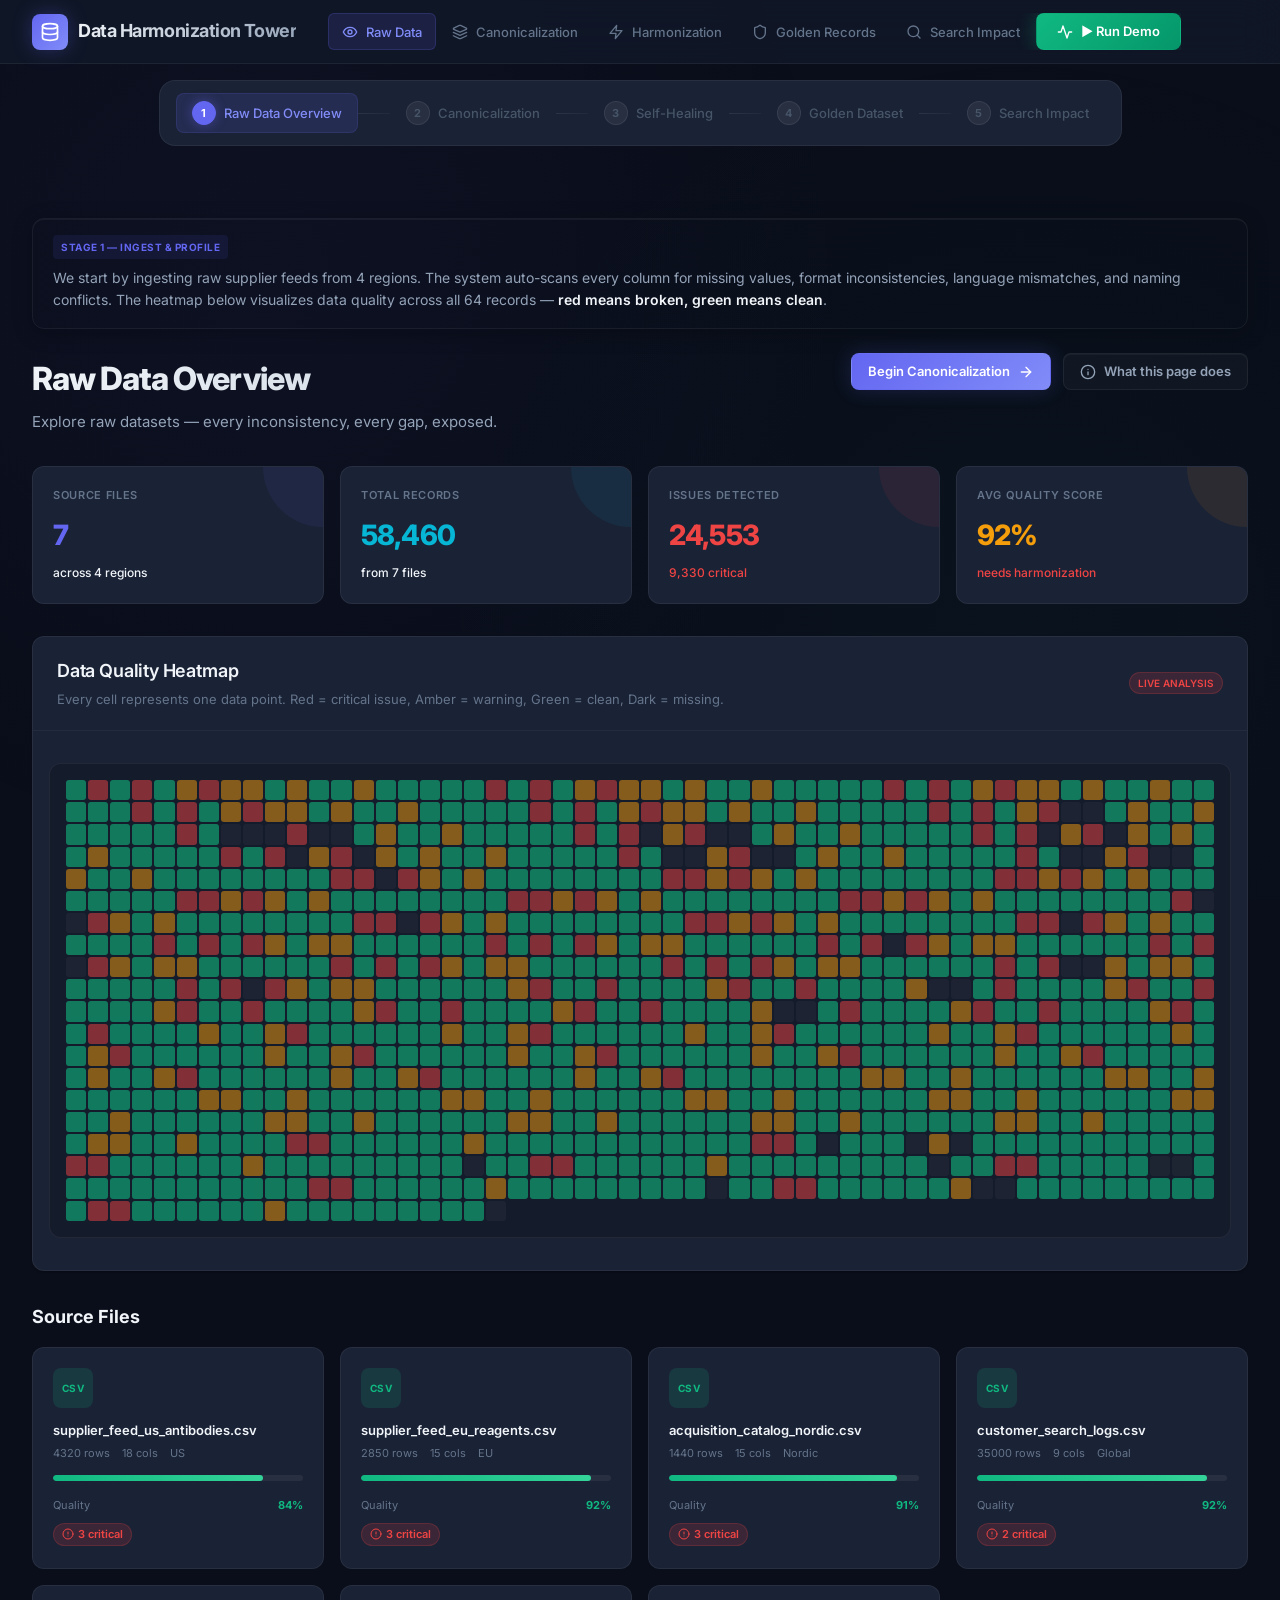
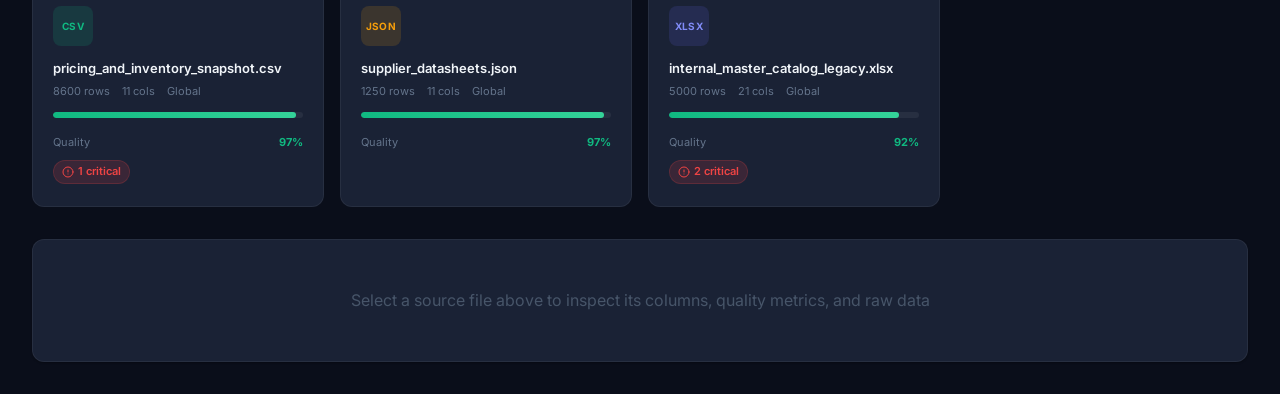
==== index.html @ 3ec874b7 "intial ui" ====
<!DOCTYPE html>
<html lang="en">
<head>
  <meta charset="UTF-8" />
  <meta name="viewport" content="width=device-width, initial-scale=1.0" />
  <meta name="description" content="Data Harmonization Tower — Ingest, profile, canonicalize, self-heal, and explore golden records from disparate life sciences data sources." />
  <title>Data Harmonization Tower</title>
  <link rel="stylesheet" href="styles.css" />
  <link rel="icon" type="image/svg+xml" href="data:image/svg+xml,%3Csvg xmlns='http://www.w3.org/2000/svg' viewBox='0 0 24 24' fill='none' stroke='white' stroke-width='2' stroke-linecap='round' stroke-linejoin='round'%3E%3Crect width='24' height='24' rx='4' fill='%236366f1'/%3E%3Cellipse cx='12' cy='8' rx='7' ry='2.5' stroke='white'/%3E%3Cpath d='M5 8V16A7 2.5 0 0 0 19 16V8' stroke='white'/%3E%3Cpath d='M5 12A7 2.5 0 0 0 19 12' stroke='white'/%3E%3C/svg%3E" />
</head>
<body>
  <div class="app-container">
    <!-- Header -->
    <header class="app-header">
      <div class="header-inner">
        <div class="header-brand">
          <div class="brand-icon">
            <svg viewBox="0 0 24 24" fill="none" stroke="currentColor" stroke-width="2" stroke-linecap="round" stroke-linejoin="round">
              <ellipse cx="12" cy="5" rx="9" ry="3"/>
              <path d="M3 5V19A9 3 0 0 0 21 19V5"/>
              <path d="M3 12A9 3 0 0 0 21 12"/>
            </svg>
          </div>
          <span class="brand-name">Data Harmonization Tower</span>
        </div>
        <nav id="header-nav" class="header-nav"></nav>
      </div>
    </header>

    <!-- Pipeline Progress -->
    <div style="max-width:84rem;margin:0 auto;padding:1rem 1.5rem 0;position:relative;z-index:1" id="pipeline"></div>

    <!-- Main Content -->
    <main id="main-content" class="app-main"></main>
  </div>

  <script src="icons.js"></script>
  <script src="data.js"></script>
  <script src="app.js"></script>
</body>
</html>
---- styles.css ----
/* ============================================================
   Data Harmonization Tower — Ultra-Rich Dark Theme
   ============================================================ */

@import url('https://fonts.googleapis.com/css2?family=Inter:wght@300;400;500;600;700;800;900&family=JetBrains+Mono:wght@400;500;600&display=swap');

/* ── CSS Custom Properties ────────────────────────────── */
:root {
  --font-sans: 'Inter', ui-sans-serif, system-ui, -apple-system, sans-serif;
  --font-mono: 'JetBrains Mono', ui-monospace, SFMono-Regular, monospace;

  --bg-base:     #0a0e1a;
  --bg-surface:  #111827;
  --bg-card:     #1a2235;
  --bg-elevated: #1f2a40;
  --bg-hover:    #263147;
  --bg-input:    #0f172a;

  --border:         rgba(255,255,255,0.06);
  --border-subtle:  rgba(255,255,255,0.04);
  --border-accent:  rgba(99,102,241,0.3);

  --text-primary:   #f1f5f9;
  --text-secondary: #94a3b8;
  --text-tertiary:  #64748b;
  --text-muted:     #475569;
  --text-accent:    #818cf8;

  --accent:      #6366f1;
  --accent-glow: rgba(99,102,241,0.15);
  --accent-dark: #4338ca;

  --emerald:     #10b981;
  --emerald-glow: rgba(16,185,129,0.15);
  --amber:       #f59e0b;
  --amber-glow:  rgba(245,158,11,0.15);
  --red:         #ef4444;
  --red-glow:    rgba(239,68,68,0.15);
  --cyan:        #06b6d4;
  --cyan-glow:   rgba(6,182,212,0.15);
  --purple:      #a855f7;
  --purple-glow: rgba(168,85,247,0.15);
  --rose:        #f43f5e;
  --rose-glow:   rgba(244,63,94,0.15);

  --radius:     0.75rem;
  --radius-sm:  0.5rem;
  --radius-lg:  1rem;
  --radius-xl:  1.25rem;
  --radius-full: 9999px;

  --shadow-sm:  0 1px 2px rgba(0,0,0,0.3);
  --shadow-md:  0 4px 12px rgba(0,0,0,0.4);
  --shadow-lg:  0 10px 30px rgba(0,0,0,0.5);
  --shadow-glow: 0 0 30px rgba(99,102,241,0.15);
}

/* ── Reset & Base ─────────────────────────────────────── */
*, *::before, *::after { box-sizing: border-box; margin: 0; padding: 0; }

html {
  font-family: var(--font-sans);
  -webkit-font-smoothing: antialiased;
  -moz-osx-font-smoothing: grayscale;
  scroll-behavior: smooth;
}

body {
  background: var(--bg-base);
  color: var(--text-primary);
  line-height: 1.6;
  min-height: 100vh;
  overflow-x: hidden;
}

/* Subtle grid bg overlay */
body::before {
  content: '';
  position: fixed;
  inset: 0;
  background-image: 
    radial-gradient(circle at 20% 30%, rgba(99,102,241,0.04) 0%, transparent 50%),
    radial-gradient(circle at 80% 70%, rgba(16,185,129,0.03) 0%, transparent 50%);
  pointer-events: none;
  z-index: 0;
}

/* ── Scrollbar ────────────────────────────────────────── */
::-webkit-scrollbar { width: 6px; height: 6px; }
::-webkit-scrollbar-track { background: transparent; }
::-webkit-scrollbar-thumb { background: rgba(255,255,255,0.1); border-radius: 999px; }
::-webkit-scrollbar-thumb:hover { background: rgba(255,255,255,0.2); }

/* ── Layout ───────────────────────────────────────────── */
.app-container { display: flex; flex-direction: column; min-height: 100vh; position: relative; z-index: 1; }

header.app-header {
  background: rgba(17,24,39,0.85);
  backdrop-filter: blur(20px) saturate(1.5);
  -webkit-backdrop-filter: blur(20px) saturate(1.5);
  border-bottom: 1px solid var(--border);
  position: sticky; top: 0; z-index: 50;
  height: 64px;
}

.header-inner {
  max-width: 84rem; margin: 0 auto;
  padding: 0 1.5rem;
  display: flex; align-items: center; height: 100%; gap: 2rem;
}

.header-brand { display: flex; align-items: center; gap: 0.625rem; flex-shrink: 0; }

.brand-icon {
  width: 2.25rem; height: 2.25rem;
  background: linear-gradient(135deg, var(--accent), #818cf8);
  border-radius: 0.5rem;
  display: flex; align-items: center; justify-content: center;
  color: white;
  box-shadow: 0 0 20px rgba(99,102,241,0.3);
}

.brand-icon svg { width: 1.25rem; height: 1.25rem; }

.brand-name {
  font-weight: 700; font-size: 1.125rem;
  letter-spacing: -0.025em;
  background: linear-gradient(135deg, #f1f5f9, #94a3b8);
  -webkit-background-clip: text; -webkit-text-fill-color: transparent;
  background-clip: text;
}

/* ── Navigation ───────────────────────────────────────── */
nav.header-nav { display: flex; gap: 0.125rem; overflow-x: auto; }

.nav-link {
  display: inline-flex; align-items: center;
  padding: 0.5rem 0.875rem;
  font-size: 0.8125rem; font-weight: 500;
  border-radius: 0.375rem;
  text-decoration: none; color: var(--text-tertiary);
  transition: all 0.2s ease;
  white-space: nowrap; cursor: pointer;
  border: none; background: none;
  font-family: var(--font-sans);
}

.nav-link:hover { color: var(--text-primary); background: rgba(255,255,255,0.04); }

.nav-link.active {
  color: var(--text-accent);
  background: var(--accent-glow);
  box-shadow: inset 0 0 0 1px rgba(99,102,241,0.2);
}

.nav-link svg { width: 1rem; height: 1rem; margin-right: 0.5rem; flex-shrink: 0; }

/* ── Main ─────────────────────────────────────────────── */
main.app-main { flex: 1; max-width: 84rem; width: 100%; margin: 0 auto; padding: 2rem 1.5rem; position: relative; z-index: 1; }

/* ── Page Container ───────────────────────────────────── */
.page { display: none; }
.page.active { display: block; animation: fadeInUp 0.4s cubic-bezier(.16,1,.3,1); }

@keyframes fadeInUp {
  from { opacity: 0; transform: translateY(16px); }
  to   { opacity: 1; transform: translateY(0); }
}

@keyframes fadeInRight {
  from { opacity: 0; transform: translateX(20px); }
  to   { opacity: 1; transform: translateX(0); }
}

@keyframes shimmer {
  0%   { background-position: -200% 0; }
  100% { background-position: 200% 0; }
}

@keyframes pulse-ring {
  0%   { transform: scale(0.9); opacity: 0.5; }
  50%  { transform: scale(1.05); opacity: 1; }
  100% { transform: scale(0.9); opacity: 0.5; }
}

@keyframes scanline {
  0%   { transform: translateY(-100%); }
  100% { transform: translateY(100%); }
}

@keyframes countUp {
  from { opacity: 0; transform: translateY(8px); }
  to   { opacity: 1; transform: translateY(0); }
}

@keyframes glowPulse {
  0%, 100% { box-shadow: 0 0 15px rgba(99,102,241,0.1); }
  50%      { box-shadow: 0 0 25px rgba(99,102,241,0.25); }
}

/* ── Page Header ──────────────────────────────────────── */
.page-header {
  display: flex; justify-content: space-between; align-items: flex-start;
  margin-bottom: 2rem; flex-wrap: wrap; gap: 1rem;
}

.page-header h1 {
  font-size: 2rem; font-weight: 800; letter-spacing: -0.03em;
  background: linear-gradient(135deg, #f1f5f9 0%, #cbd5e1 100%);
  -webkit-background-clip: text; -webkit-text-fill-color: transparent;
  background-clip: text;
}

.page-subtitle { color: var(--text-secondary); margin-top: 0.375rem; font-size: 0.9375rem; }

.page-header-actions {
  display: flex;
  flex-wrap: wrap;
  justify-content: flex-end;
  align-items: center;
  gap: 0.75rem;
}

.page-help-trigger {
  background: rgba(255,255,255,0.04);
  color: var(--text-primary);
  border-color: rgba(255,255,255,0.1);
  box-shadow: inset 0 1px 0 rgba(255,255,255,0.04);
}

.page-help-trigger:hover:not(:disabled) {
  background: rgba(99,102,241,0.12);
  border-color: rgba(99,102,241,0.28);
  color: var(--text-primary);
}

.page-help-layer {
  position: fixed;
  inset: 0;
  z-index: 400;
}

.page-help-backdrop {
  position: absolute;
  inset: 0;
  border: none;
  background: rgba(10,14,26,0.76);
  backdrop-filter: blur(6px);
  -webkit-backdrop-filter: blur(6px);
  cursor: pointer;
}

.page-help-panel {
  position: absolute;
  top: 0;
  right: 0;
  width: min(32rem, 100%);
  height: 100%;
  padding: 1.25rem;
  overflow-y: auto;
  background: linear-gradient(180deg, rgba(31,42,64,0.98) 0%, rgba(10,14,26,0.98) 100%);
  border-left: 1px solid rgba(99,102,241,0.22);
  box-shadow: -24px 0 50px rgba(0,0,0,0.45);
  animation: fadeInRight 0.25s ease-out;
}

.page-help-header {
  display: flex;
  justify-content: space-between;
  align-items: flex-start;
  gap: 1rem;
  margin-bottom: 1.25rem;
}

.page-help-header h2 {
  margin-top: 0.75rem;
  font-size: 1.35rem;
  font-weight: 800;
  letter-spacing: -0.02em;
  color: var(--text-primary);
}

.page-help-header p {
  margin-top: 0.5rem;
  max-width: 28rem;
  color: var(--text-secondary);
  font-size: 0.9375rem;
  line-height: 1.65;
}

.page-help-close {
  flex-shrink: 0;
}

.page-help-sections {
  display: grid;
  gap: 0.875rem;
}

.page-help-section {
  background: rgba(255,255,255,0.04);
  border: 1px solid rgba(255,255,255,0.08);
  border-radius: var(--radius);
  padding: 1rem;
}

.page-help-section h3 {
  margin-bottom: 0.75rem;
  font-size: 0.8125rem;
  font-weight: 700;
  text-transform: uppercase;
  letter-spacing: 0.04em;
  color: var(--text-accent);
}

.page-help-section ul {
  list-style: none;
  display: grid;
  gap: 0.625rem;
}

.page-help-section li {
  position: relative;
  padding-left: 1rem;
  color: var(--text-secondary);
  font-size: 0.875rem;
  line-height: 1.6;
}

.page-help-section li::before {
  content: '';
  position: absolute;
  left: 0;
  top: 0.55rem;
  width: 0.375rem;
  height: 0.375rem;
  border-radius: 9999px;
  background: var(--accent);
  box-shadow: 0 0 12px rgba(99,102,241,0.45);
}

/* ── Pipeline Progress (Step Indicators) ──────────────── */
.pipeline-progress {
  display: flex; align-items: center; gap: 0; margin-bottom: 2.5rem;
  background: var(--bg-card); border: 1px solid var(--border);
  border-radius: var(--radius-lg); padding: 0.75rem 1rem;
  overflow-x: auto;
}

.pipeline-step {
  display: flex; align-items: center; gap: 0.5rem;
  padding: 0.5rem 1rem;
  font-size: 0.8125rem; font-weight: 500;
  color: var(--text-muted);
  cursor: pointer;
  border-radius: var(--radius-sm);
  transition: all 0.2s ease;
  white-space: nowrap;
  border: none; background: none;
  font-family: var(--font-sans);
}

.pipeline-step:hover { color: var(--text-secondary); }

.pipeline-step.active {
  color: var(--text-accent);
  background: var(--accent-glow);
  box-shadow: inset 0 0 0 1px rgba(99,102,241,0.15);
}

.pipeline-step.completed {
  color: var(--emerald);
}

.pipeline-step .step-num {
  width: 1.5rem; height: 1.5rem;
  border-radius: 9999px;
  display: flex; align-items: center; justify-content: center;
  font-size: 0.6875rem; font-weight: 700;
  background: rgba(255,255,255,0.06);
  border: 1px solid rgba(255,255,255,0.08);
  flex-shrink: 0;
}

.pipeline-step.active .step-num {
  background: var(--accent);
  border-color: var(--accent);
  color: white;
  box-shadow: 0 0 12px rgba(99,102,241,0.4);
}

.pipeline-step.completed .step-num {
  background: var(--emerald);
  border-color: var(--emerald);
  color: white;
}

.pipeline-step svg { width: 1rem; height: 1rem; }

.pipeline-connector {
  width: 2rem; height: 1px;
  background: linear-gradient(90deg, rgba(255,255,255,0.08), rgba(255,255,255,0.03));
  flex-shrink: 0;
}

/* ── Cards ────────────────────────────────────────────── */
.card {
  background: var(--bg-card);
  border: 1px solid var(--border);
  border-radius: var(--radius);
  overflow: hidden;
  box-shadow: var(--shadow-sm);
  transition: border-color 0.2s ease, box-shadow 0.2s ease;
}

.card:hover { border-color: rgba(255,255,255,0.1); }

.card-glass {
  background: rgba(26,34,53,0.6);
  backdrop-filter: blur(12px);
  -webkit-backdrop-filter: blur(12px);
}

.card-glow { animation: glowPulse 3s ease-in-out infinite; }

.card-header {
  padding: 1.25rem 1.5rem;
  border-bottom: 1px solid var(--border-subtle);
}

.card-header-row { display: flex; justify-content: space-between; align-items: center; }

.card-title {
  font-size: 0.875rem; font-weight: 600;
  color: var(--text-primary);
  letter-spacing: -0.01em;
}

.card-title-lg { font-size: 1.125rem; }

.card-title-section {
  font-size: 0.6875rem; font-weight: 700;
  text-transform: uppercase; letter-spacing: 0.08em;
  color: var(--text-tertiary);
}

.card-description { font-size: 0.8125rem; color: var(--text-tertiary); margin-top: 0.25rem; }

.card-content { padding: 1.5rem; }
.card-content.no-padding { padding: 0; }
.card-content.compact { padding: 1rem; }

/* ── Stats Grid ───────────────────────────────────────── */
.stats-grid {
  display: grid;
  grid-template-columns: repeat(auto-fit, minmax(180px, 1fr));
  gap: 1rem;
  margin-bottom: 2rem;
}

.stat-tile {
  background: var(--bg-card);
  border: 1px solid var(--border);
  border-radius: var(--radius);
  padding: 1.25rem;
  position: relative;
  overflow: hidden;
  transition: all 0.2s ease;
}

.stat-tile:hover { border-color: rgba(255,255,255,0.1); transform: translateY(-2px); box-shadow: var(--shadow-md); }

.stat-tile::after {
  content: '';
  position: absolute; top: 0; right: 0;
  width: 60px; height: 60px;
  border-radius: 0 0 0 100%;
  opacity: 0.08;
}

.stat-tile.accent::after  { background: var(--accent); }
.stat-tile.emerald::after { background: var(--emerald); }
.stat-tile.amber::after   { background: var(--amber); }
.stat-tile.red::after     { background: var(--red); }
.stat-tile.cyan::after    { background: var(--cyan); }
.stat-tile.purple::after  { background: var(--purple); }

.stat-label {
  font-size: 0.6875rem; font-weight: 600;
  text-transform: uppercase; letter-spacing: 0.06em;
  color: var(--text-tertiary);
  margin-bottom: 0.5rem;
}

.stat-value {
  font-size: 1.75rem; font-weight: 800; letter-spacing: -0.03em;
  color: var(--text-primary);
  animation: countUp 0.5s ease-out;
}

.stat-value.accent  { color: var(--accent); }
.stat-value.emerald { color: var(--emerald); }
.stat-value.amber   { color: var(--amber); }
.stat-value.red     { color: var(--red); }
.stat-value.cyan    { color: var(--cyan); }

.stat-delta {
  margin-top: 0.375rem; font-size: 0.75rem; font-weight: 500;
  display: flex; align-items: center; gap: 0.25rem;
}

.stat-delta.positive { color: var(--emerald); }
.stat-delta.negative { color: var(--red); }

/* ── Quality Score Ring ───────────────────────────────── */
.quality-ring-container {
  display: flex; align-items: center; justify-content: center;
  flex-direction: column; gap: 0.5rem;
}

.quality-ring {
  width: 100px; height: 100px;
  position: relative;
}

.quality-ring svg { width: 100%; height: 100%; transform: rotate(-90deg); }

.quality-ring .ring-bg {
  fill: none; stroke: rgba(255,255,255,0.06); stroke-width: 8;
}

.quality-ring .ring-fill {
  fill: none; stroke-width: 8; stroke-linecap: round;
  transition: stroke-dashoffset 1s ease-out;
}

.quality-ring .ring-value {
  position: absolute; inset: 0;
  display: flex; align-items: center; justify-content: center;
  font-size: 1.25rem; font-weight: 800;
  color: var(--text-primary);
}

.quality-ring-label {
  font-size: 0.6875rem; font-weight: 600;
  text-transform: uppercase; letter-spacing: 0.06em;
  color: var(--text-tertiary);
}

/* ── Buttons ──────────────────────────────────────────── */
.btn {
  display: inline-flex; align-items: center; justify-content: center;
  padding: 0.5rem 1rem; font-size: 0.8125rem; font-weight: 600;
  border-radius: var(--radius-sm);
  border: 1px solid transparent; cursor: pointer;
  transition: all 0.2s ease; text-decoration: none;
  white-space: nowrap; font-family: var(--font-sans);
  line-height: 1.5; gap: 0.5rem;
}

.btn:disabled { opacity: 0.4; cursor: not-allowed; }
.btn svg { width: 1rem; height: 1rem; flex-shrink: 0; }

.btn-primary {
  background: linear-gradient(135deg, var(--accent), #818cf8);
  color: white; border-color: transparent;
  box-shadow: 0 0 20px rgba(99,102,241,0.2);
}
.btn-primary:hover:not(:disabled) { box-shadow: 0 0 30px rgba(99,102,241,0.35); transform: translateY(-1px); }

.btn-outline {
  background: rgba(255,255,255,0.03);
  color: var(--text-secondary);
  border-color: var(--border);
}
.btn-outline:hover:not(:disabled) { background: rgba(255,255,255,0.06); color: var(--text-primary); border-color: rgba(255,255,255,0.12); }

.btn-ghost {
  background: transparent; color: var(--text-tertiary); border: none;
}
.btn-ghost:hover:not(:disabled) { background: rgba(255,255,255,0.04); color: var(--text-primary); }

.btn-icon { padding: 0.375rem; width: 2rem; height: 2rem; }

.btn-accent {
  background: var(--accent-glow);
  color: var(--text-accent);
  border-color: rgba(99,102,241,0.2);
}
.btn-accent:hover { background: rgba(99,102,241,0.2); }

.btn-emerald-outline {
  background: var(--emerald-glow);
  color: var(--emerald);
  border-color: rgba(16,185,129,0.2);
}
.btn-emerald-outline:hover { background: rgba(16,185,129,0.2); }

/* ── Badges ───────────────────────────────────────────── */
.badge {
  display: inline-flex; align-items: center; gap: 0.25rem;
  padding: 0.125rem 0.5rem; font-size: 0.6875rem; font-weight: 600;
  border-radius: var(--radius-full); white-space: nowrap;
  line-height: 1.6; border: 1px solid transparent;
}

.badge-accent    { background: var(--accent-glow); color: var(--text-accent); border-color: rgba(99,102,241,0.2); }
.badge-emerald   { background: var(--emerald-glow); color: var(--emerald); border-color: rgba(16,185,129,0.2); }
.badge-amber     { background: var(--amber-glow); color: var(--amber); border-color: rgba(245,158,11,0.2); }
.badge-red       { background: var(--red-glow); color: var(--red); border-color: rgba(239,68,68,0.2); }
.badge-cyan      { background: var(--cyan-glow); color: var(--cyan); border-color: rgba(6,182,212,0.2); }
.badge-purple    { background: var(--purple-glow); color: var(--purple); border-color: rgba(168,85,247,0.2); }
.badge-rose      { background: var(--rose-glow); color: var(--rose); border-color: rgba(244,63,94,0.2); }

.badge-surface {
  background: rgba(255,255,255,0.04);
  color: var(--text-secondary);
  border-color: rgba(255,255,255,0.08);
}

.badge-mono { font-family: var(--font-mono); }

.badge-dot::before {
  content: '';
  width: 6px; height: 6px; border-radius: 9999px;
  flex-shrink: 0;
}

.badge-dot.emerald::before { background: var(--emerald); }
.badge-dot.amber::before { background: var(--amber); }
.badge-dot.red::before { background: var(--red); }
.badge-dot.accent::before { background: var(--accent); }

/* ── Tables ───────────────────────────────────────────── */
.table-wrapper { overflow-x: auto; }

table { width: 100%; border-collapse: collapse; font-size: 0.8125rem; }

thead { background: rgba(255,255,255,0.02); }
thead th {
  padding: 0.75rem 1rem; text-align: left;
  font-weight: 600; color: var(--text-tertiary);
  font-size: 0.6875rem; text-transform: uppercase;
  letter-spacing: 0.06em;
  border-bottom: 1px solid var(--border-subtle);
}

tbody tr { border-bottom: 1px solid var(--border-subtle); transition: background 0.15s; }
tbody tr:last-child { border-bottom: none; }
tbody tr:hover { background: rgba(255,255,255,0.02); }
tbody tr.selected { background: var(--accent-glow); }
tbody tr.row-messy { background: rgba(239,68,68,0.04); }
tbody tr.row-messy:hover { background: rgba(239,68,68,0.08); }

tbody td {
  padding: 0.625rem 1rem; color: var(--text-secondary); vertical-align: middle;
}
tbody td.td-primary { font-weight: 500; color: var(--text-primary); }
tbody td.td-mono { font-family: var(--font-mono); font-size: 0.75rem; color: var(--text-tertiary); }
tbody td.td-error { color: var(--red); }

/* ── Raw Data Highlight (messy) ───────────────────────── */
.cell-messy {
  position: relative;
  color: var(--red) !important;
  background: rgba(239,68,68,0.06);
  border-radius: 0.25rem;
  padding: 0.125rem 0.375rem;
}

.cell-messy::after {
  content: '';
  position: absolute; bottom: 0; left: 0; right: 0;
  height: 2px;
  background: linear-gradient(90deg, transparent, var(--red), transparent);
  border-radius: 1px;
}

.cell-warning {
  color: var(--amber) !important;
  background: rgba(245,158,11,0.06);
  border-radius: 0.25rem;
  padding: 0.125rem 0.375rem;
}

.cell-good {
  color: var(--emerald) !important;
}

.cell-missing {
  color: var(--text-muted) !important;
  font-style: italic;
}

/* ── Column Profile Cards ─────────────────────────────── */
.col-profiles-grid {
  display: grid;
  grid-template-columns: repeat(auto-fill, minmax(280px, 1fr));
  gap: 1rem;
}

.col-profile-card {
  background: var(--bg-card);
  border: 1px solid var(--border);
  border-radius: var(--radius);
  padding: 1.25rem;
  transition: all 0.25s ease;
  cursor: default;
  position: relative;
  overflow: hidden;
}

.col-profile-card:hover {
  border-color: rgba(255,255,255,0.12);
  transform: translateY(-2px);
  box-shadow: var(--shadow-md);
}

.col-profile-card::before {
  content: '';
  position: absolute; top: 0; left: 0; right: 0;
  height: 3px;
  border-radius: 3px 3px 0 0;
}

.col-profile-card.quality-high::before { background: linear-gradient(90deg, var(--emerald), #34d399); }
.col-profile-card.quality-medium::before { background: linear-gradient(90deg, var(--amber), #fbbf24); }
.col-profile-card.quality-low::before { background: linear-gradient(90deg, var(--red), #f87171); }

.col-card-header {
  display: flex; justify-content: space-between; align-items: flex-start;
  margin-bottom: 1rem;
}

.col-card-name { font-weight: 600; color: var(--text-primary); font-size: 0.875rem; }
.col-card-type { font-family: var(--font-mono); font-size: 0.6875rem; color: var(--text-tertiary); margin-top: 0.125rem; }

.col-card-quality-num {
  font-size: 1.25rem; font-weight: 800;
  padding: 0.25rem 0.625rem;
  border-radius: var(--radius-sm);
  min-width: 3rem; text-align: center;
}

.col-card-quality-num.high   { color: var(--emerald); background: var(--emerald-glow); }
.col-card-quality-num.medium { color: var(--amber); background: var(--amber-glow); }
.col-card-quality-num.low    { color: var(--red); background: var(--red-glow); }

/* ── Quality Bar ──────────────────────────────────────── */
.quality-bar {
  height: 6px; background: rgba(255,255,255,0.06);
  border-radius: 9999px; overflow: hidden;
  margin-bottom: 1rem;
}

.quality-bar-fill {
  height: 100%; border-radius: 9999px;
  transition: width 1s ease-out;
}

.quality-bar-fill.high   { background: linear-gradient(90deg, var(--emerald), #34d399); }
.quality-bar-fill.medium { background: linear-gradient(90deg, var(--amber), #fbbf24); }
.quality-bar-fill.low    { background: linear-gradient(90deg, var(--red), #f87171); }

/* ── Mini Stats Row ───────────────────────────────────── */
.mini-stats {
  display: grid; grid-template-columns: repeat(3, 1fr);
  gap: 0.5rem;
}

.mini-stat {
  padding: 0.5rem;
  background: rgba(255,255,255,0.02);
  border-radius: var(--radius-sm);
  text-align: center;
}

.mini-stat-value { font-size: 0.8125rem; font-weight: 700; color: var(--text-primary); }
.mini-stat-label { font-size: 0.625rem; color: var(--text-tertiary); text-transform: uppercase; letter-spacing: 0.04em; margin-top: 0.125rem; }

/* ── Distribution Bar Chart (Horizontal) ──────────────── */
.dist-bars { display: flex; flex-direction: column; gap: 0.375rem; }

.dist-bar-row {
  display: flex; align-items: center; gap: 0.5rem;
  font-size: 0.6875rem;
}

.dist-bar-label {
  width: 100px; font-family: var(--font-mono);
  color: var(--text-secondary); text-align: right;
  overflow: hidden; text-overflow: ellipsis; white-space: nowrap;
}

.dist-bar-track {
  flex: 1; height: 16px; background: rgba(255,255,255,0.03);
  border-radius: 0.25rem; overflow: hidden;
  position: relative;
}

.dist-bar-fill {
  height: 100%; border-radius: 0.25rem;
  background: linear-gradient(90deg, var(--accent), #818cf8);
  transition: width 0.8s ease-out;
  min-width: 4px;
}

.dist-bar-count {
  width: 40px; font-family: var(--font-mono);
  color: var(--text-tertiary); font-size: 0.625rem;
}

/* ── Issues Sidebar ───────────────────────────────────── */
.issues-list { display: flex; flex-direction: column; gap: 0.375rem; }

.issue-chip {
  display: flex; align-items: flex-start; gap: 0.5rem;
  padding: 0.625rem 0.75rem;
  background: rgba(255,255,255,0.02);
  border: 1px solid var(--border);
  border-radius: var(--radius-sm);
  font-size: 0.75rem; color: var(--text-secondary);
  cursor: pointer; transition: all 0.15s ease;
}

.issue-chip:hover { background: rgba(255,255,255,0.04); border-color: rgba(255,255,255,0.1); }
.issue-chip.selected { background: var(--accent-glow); border-color: rgba(99,102,241,0.3); }
.issue-chip.resolved { opacity: 0.5; }

.issue-chip svg { width: 0.875rem; height: 0.875rem; flex-shrink: 0; margin-top: 0.125rem; }

.issue-icon-red { color: var(--red); }
.issue-icon-amber { color: var(--amber); }
.issue-icon-accent { color: var(--accent); }
.issue-icon-emerald { color: var(--emerald); }

/* ── Source File Cards ────────────────────────────────── */
.source-files-grid {
  display: grid;
  grid-template-columns: repeat(auto-fill, minmax(250px, 1fr));
  gap: 1rem;
  margin-bottom: 2rem;
}

.source-file-card {
  background: var(--bg-card); border: 1px solid var(--border);
  border-radius: var(--radius);
  padding: 1.25rem; cursor: pointer;
  transition: all 0.2s ease;
  position: relative; overflow: hidden;
}

.source-file-card:hover {
  border-color: rgba(255,255,255,0.12);
  transform: translateY(-2px);
  box-shadow: var(--shadow-md);
}

.source-file-card.selected {
  border-color: rgba(99,102,241,0.4);
  box-shadow: 0 0 0 1px rgba(99,102,241,0.2), var(--shadow-glow);
}

.source-file-icon {
  width: 2.5rem; height: 2.5rem;
  border-radius: var(--radius-sm);
  display: flex; align-items: center; justify-content: center;
  margin-bottom: 0.75rem;
  font-size: 0.625rem; font-weight: 700;
  text-transform: uppercase; letter-spacing: 0.04em;
}

.source-file-icon.csv  { background: var(--emerald-glow); color: var(--emerald); }
.source-file-icon.json { background: var(--amber-glow); color: var(--amber); }
.source-file-icon.xlsx { background: var(--accent-glow); color: var(--text-accent); }

.source-file-name { font-weight: 600; font-size: 0.8125rem; color: var(--text-primary); margin-bottom: 0.25rem; overflow: hidden; text-overflow: ellipsis; white-space: nowrap; }
.source-file-meta { font-size: 0.6875rem; color: var(--text-tertiary); display: flex; gap: 0.75rem; }

/* ── Diff View ────────────────────────────────────────── */
.diff-grid { display: grid; grid-template-columns: 1fr 1fr; gap: 1.5rem; margin-top: 1.5rem; }

.diff-label {
  font-size: 0.6875rem; font-weight: 600;
  text-transform: uppercase; letter-spacing: 0.06em;
  display: flex; align-items: center; gap: 0.5rem;
  margin-bottom: 0.75rem;
}

.diff-label .dot { width: 0.5rem; height: 0.5rem; border-radius: 9999px; }
.diff-label .dot-red { background: var(--red); }
.diff-label .dot-green { background: var(--emerald); }
.diff-label { color: var(--text-tertiary); }

.diff-block-before {
  background: rgba(239,68,68,0.06);
  border: 1px solid rgba(239,68,68,0.15);
  border-radius: var(--radius);
  padding: 1rem;
  font-family: var(--font-mono); font-size: 0.8125rem;
  color: #fca5a5;
}

.diff-block-after {
  background: rgba(16,185,129,0.06);
  border: 1px solid rgba(16,185,129,0.15);
  border-radius: var(--radius);
  padding: 1rem;
  font-family: var(--font-mono); font-size: 0.8125rem;
  color: #6ee7b7;
}

.diff-block-before pre, .diff-block-after pre { white-space: pre-wrap; word-break: break-word; }

/* ── Self Heal Animation ──────────────────────────────── */
.heal-animation {
  position: relative; overflow: hidden;
}

.heal-animation::after {
  content: ''; position: absolute; inset: 0;
  background: linear-gradient(180deg, transparent, rgba(16,185,129,0.05), transparent);
  animation: scanline 3s linear infinite;
  pointer-events: none;
}

/* ── Search ───────────────────────────────────────────── */
.search-input-wrapper { position: relative; width: 100%; }
.search-input-wrapper svg { position: absolute; left: 1rem; top: 50%; transform: translateY(-50%); width: 1.25rem; height: 1.25rem; color: var(--text-muted); }

.search-input {
  width: 100%; padding: 0.875rem 1rem 0.875rem 2.75rem;
  font-size: 1rem; border: 1px solid var(--border);
  border-radius: var(--radius-lg); background: var(--bg-card);
  font-family: var(--font-sans); color: var(--text-primary);
  outline: none; transition: all 0.2s;
}
.search-input:focus { border-color: var(--accent); box-shadow: 0 0 0 3px var(--accent-glow); }
.search-input::placeholder { color: var(--text-muted); }

.search-toggle {
  display: flex; align-items: center;
  background: var(--bg-card); padding: 0.25rem;
  border-radius: var(--radius); border: 1px solid var(--border);
}

.search-toggle-btn {
  display: flex; align-items: center; justify-content: center;
  gap: 0.5rem; padding: 0.5rem 1.25rem;
  border-radius: var(--radius-sm); font-size: 0.8125rem; font-weight: 500;
  border: none; background: transparent; color: var(--text-tertiary);
  cursor: pointer; transition: all 0.2s; font-family: var(--font-sans); white-space: nowrap;
}
.search-toggle-btn:hover { color: var(--text-secondary); }
.search-toggle-btn svg { width: 1rem; height: 1rem; }

.search-toggle-btn.active-raw { background: rgba(239,68,68,0.1); color: var(--red); }
.search-toggle-btn.active-golden { background: var(--accent-glow); color: var(--text-accent); box-shadow: inset 0 0 0 1px rgba(99,102,241,0.2); }

/* ── Search Results ───────────────────────────────────── */
.search-results-grid { display: grid; grid-template-columns: 1fr; gap: 1.25rem; }
@media (min-width: 768px) { .search-results-grid { grid-template-columns: 1fr 1fr; } }

.result-card {
  background: var(--bg-card); border: 1px solid var(--border);
  border-radius: var(--radius); overflow: hidden;
  transition: all 0.2s;
}

.result-card.is-golden { border-color: rgba(99,102,241,0.15); }
.result-card.is-golden:hover { box-shadow: var(--shadow-glow); transform: translateY(-2px); }
.result-card.is-raw { border-color: rgba(239,68,68,0.1); opacity: 0.9; }

.result-card-header {
  padding: 1rem 1.25rem; border-bottom: 1px solid;
  display: flex; justify-content: space-between; align-items: flex-start;
}
.result-card-header.golden-header { background: var(--accent-glow); border-color: rgba(99,102,241,0.1); }
.result-card-header.raw-header { background: rgba(239,68,68,0.04); border-color: rgba(239,68,68,0.1); }
.result-card-header .result-title { font-size: 1rem; font-weight: 700; color: var(--text-primary); }

.result-card-body { padding: 1.25rem; }

.result-fields { display: grid; grid-template-columns: 1fr 1fr; gap: 0.75rem; }
.result-field .field-label { font-size: 0.6875rem; font-weight: 600; color: var(--text-tertiary); text-transform: uppercase; letter-spacing: 0.04em; margin-bottom: 0.25rem; }
.result-field .field-value { font-size: 0.8125rem; font-family: var(--font-mono); color: var(--text-primary); background: rgba(255,255,255,0.03); padding: 0.375rem 0.5rem; border-radius: var(--radius-sm); border: 1px solid var(--border-subtle); }

.impact-box { margin-top: 1rem; padding-top: 1rem; border-top: 1px solid var(--border-subtle); }
.impact-inner {
  display: flex; align-items: flex-start; gap: 0.75rem;
  background: var(--emerald-glow); border: 1px solid rgba(16,185,129,0.15);
  padding: 1rem; border-radius: var(--radius);
}
.impact-inner svg { color: var(--emerald); flex-shrink: 0; margin-top: 0.125rem; }
.impact-inner .impact-title { font-size: 0.8125rem; font-weight: 600; color: var(--emerald); margin-bottom: 0.125rem; }
.impact-inner .impact-text { font-size: 0.8125rem; color: #6ee7b7; line-height: 1.5; }

/* ── Canonical Model / Mapping ────────────────────────── */
.canonical-item {
  padding: 0.875rem 1.25rem; display: flex; align-items: center; justify-content: space-between;
  border-bottom: 1px solid var(--border-subtle);
  transition: background 0.15s;
}
.canonical-item:last-child { border-bottom: none; }
.canonical-item:hover { background: rgba(255,255,255,0.02); }

.canonical-item .item-name { display: flex; align-items: center; gap: 0.5rem; font-weight: 500; color: var(--text-primary); font-size: 0.875rem; }
.canonical-item .item-type { font-size: 0.6875rem; font-family: var(--font-mono); color: var(--text-tertiary); }

.canonical-item .btn-delete { opacity: 0; transition: opacity 0.15s; color: var(--text-muted); }
.canonical-item:hover .btn-delete { opacity: 1; }
.canonical-item .btn-delete:hover { color: var(--red); }

/* ── Progress Bar ─────────────────────────────────────── */
.progress-bar { width: 60px; height: 6px; background: rgba(255,255,255,0.06); border-radius: 9999px; overflow: hidden; }
.progress-bar-fill { height: 100%; background: linear-gradient(90deg, var(--accent), #818cf8); border-radius: 9999px; transition: width 0.8s; }

/* ── Tabs System ──────────────────────────────────────── */
.tabs-nav {
  display: flex; gap: 0.25rem; flex-wrap: wrap;
  background: rgba(255,255,255,0.03); border-radius: var(--radius-sm);
  padding: 0.25rem;
}

.tab-btn {
  display: flex; align-items: center; justify-content: center; gap: 0.25rem;
  padding: 0.375rem 0.5rem; border: none; background: transparent;
  border-radius: 0.25rem; cursor: pointer;
  transition: all 0.15s; position: relative;
  color: var(--text-muted); font-family: var(--font-sans);
  font-size: 0.75rem; font-weight: 500;
}
.tab-btn:hover { color: var(--text-secondary); }
.tab-btn.active { background: rgba(255,255,255,0.06); color: var(--text-primary); }
.tab-btn svg { width: 0.8125rem; height: 0.8125rem; flex-shrink: 0; }

.tab-badge {
  position: absolute; top: -0.25rem; right: -0.25rem;
  width: 14px; height: 14px; background: var(--red);
  border-radius: 9999px; font-size: 0.5rem; font-weight: 700;
  color: white; display: flex; align-items: center; justify-content: center;
}

/* ── Workbench Layout ─────────────────────────────────── */
.workbench-layout { display: grid; grid-template-columns: 1fr; gap: 1.25rem; min-height: calc(100vh - 14rem); }
@media (min-width: 1024px) { .workbench-layout { grid-template-columns: 280px 1fr 280px; } }

.workbench-col { display: flex; flex-direction: column; overflow: hidden; }
.workbench-col .card { display: flex; flex-direction: column; flex: 1; overflow: hidden; }
.workbench-col .card-content { flex: 1; overflow-y: auto; }

/* ── Golden Records ───────────────────────────────────── */
.lineage-timeline { position: relative; border-left: 2px solid rgba(255,255,255,0.08); margin-left: 0.75rem; padding-bottom: 1rem; }

.lineage-item { position: relative; padding-left: 1.5rem; margin-bottom: 1.5rem; }

.lineage-dot {
  position: absolute; left: calc(-0.5rem - 1px); top: 0.25rem;
  width: 1rem; height: 1rem; border-radius: 9999px;
  border: 2px solid var(--bg-card);
}

.lineage-dot-indigo { background: var(--accent); box-shadow: 0 0 10px rgba(99,102,241,0.4); }
.lineage-dot-emerald { background: var(--emerald); box-shadow: 0 0 10px rgba(16,185,129,0.4); }

.lineage-source { display: flex; align-items: center; gap: 0.5rem; margin-bottom: 0.375rem; }
.lineage-source .source-name { font-size: 0.8125rem; font-weight: 600; color: var(--text-primary); }
.lineage-source .source-id { font-size: 0.6875rem; font-family: var(--font-mono); color: var(--text-tertiary); background: rgba(255,255,255,0.04); padding: 0.125rem 0.375rem; border-radius: 0.25rem; }

.lineage-reasoning { font-size: 0.8125rem; color: var(--text-secondary); line-height: 1.5; background: rgba(255,255,255,0.02); padding: 0.625rem; border-radius: var(--radius-sm); border: 1px solid var(--border-subtle); }

.lineage-resolution { background: var(--emerald-glow); border: 1px solid rgba(16,185,129,0.15); padding: 1rem; border-radius: var(--radius); }
.lineage-resolution h4 { font-size: 0.8125rem; font-weight: 600; color: var(--emerald); margin-bottom: 0.375rem; display: flex; align-items: center; gap: 0.5rem; }
.lineage-resolution p { font-size: 0.8125rem; color: #6ee7b7; }

/* ── AI Reasoning Panel ───────────────────────────────── */
.reasoning-box {
  background: var(--accent-glow); border: 1px solid rgba(99,102,241,0.15);
  border-radius: var(--radius); padding: 1rem;
}
.reasoning-box p { font-size: 0.8125rem; color: #a5b4fc; line-height: 1.6; }

.action-required { margin-top: 1.25rem; }
.action-required h4 { font-size: 0.6875rem; font-weight: 700; text-transform: uppercase; letter-spacing: 0.06em; color: var(--text-tertiary); margin-bottom: 0.375rem; }
.action-required p { font-size: 0.8125rem; color: var(--text-secondary); }

.reasoning-actions { padding-top: 1rem; margin-top: 1rem; border-top: 1px solid var(--border-subtle); display: flex; flex-direction: column; gap: 0.5rem; }
.reasoning-actions .btn { width: 100%; }

/* ── Confidence Inline ────────────────────────────────── */
.confidence-inline { display: flex; align-items: center; gap: 0.375rem; font-size: 0.8125rem; color: var(--text-tertiary); }
.confidence-inline svg { color: var(--accent); }
.confidence-inline strong { color: var(--text-primary); }

/* ── Empty State ──────────────────────────────────────── */
.empty-state { display: flex; flex-direction: column; align-items: center; justify-content: center; padding: 3rem 1rem; color: var(--text-muted); text-align: center; min-height: 200px; }
.empty-state-icon { width: 4rem; height: 4rem; background: rgba(255,255,255,0.03); border-radius: 9999px; display: flex; align-items: center; justify-content: center; border: 2px dashed rgba(255,255,255,0.08); margin-bottom: 1rem; }
.empty-state-icon svg { width: 2rem; height: 2rem; color: var(--text-muted); }
.empty-state p { font-size: 0.875rem; }

.empty-state-dashed { border: 2px dashed rgba(255,255,255,0.06); border-radius: var(--radius-lg); background: rgba(255,255,255,0.01); height: 100%; min-height: 300px; }

/* ── Tooltip ──────────────────────────────────────────── */
.tooltip-trigger { position: relative; cursor: default; }

.tooltip-popup {
  display: none; position: absolute; z-index: 100;
  bottom: calc(100% + 8px); left: 50%; transform: translateX(-50%);
  width: 280px; padding: 1rem;
  background: var(--bg-elevated);
  border: 1px solid var(--border);
  border-radius: var(--radius);
  box-shadow: var(--shadow-lg);
  pointer-events: none;
}

.tooltip-trigger:hover .tooltip-popup { display: block; pointer-events: auto; }

.tooltip-popup .tt-row { display: flex; justify-content: space-between; padding: 0.25rem 0; font-size: 0.75rem; }
.tooltip-popup .tt-label { color: var(--text-tertiary); }
.tooltip-popup .tt-value { color: var(--text-primary); font-weight: 600; font-family: var(--font-mono); }
.tooltip-popup .tt-title { font-size: 0.6875rem; font-weight: 700; text-transform: uppercase; letter-spacing: 0.06em; color: var(--text-tertiary); margin-bottom: 0.5rem; }

.tt-bar-track { height: 4px; background: rgba(255,255,255,0.06); border-radius: 999px; margin-top: 0.375rem; margin-bottom: 0.375rem; }
.tt-bar-fill { height: 100%; border-radius: 999px; }

.sample-tag {
  display: inline-flex; align-items: center;
  padding: 0.125rem 0.5rem; border-radius: 0.25rem;
  font-size: 0.6875rem; font-family: var(--font-mono);
  background: rgba(255,255,255,0.04); color: var(--text-secondary);
  border: 1px solid var(--border-subtle);
  margin: 0.125rem;
}

/* ── Grid Layouts ─────────────────────────────────────── */
.grid-1-3 { display: grid; grid-template-columns: 1fr; gap: 1.5rem; }
@media (min-width: 1024px) { .grid-1-3 { grid-template-columns: 1fr 2fr; } }

.grid-2-1 { display: grid; grid-template-columns: 1fr; gap: 1.5rem; }
@media (min-width: 1024px) { .grid-2-1 { grid-template-columns: 2fr 1fr; } }

.grid-col-2 { display: grid; grid-template-columns: 1fr; gap: 0.75rem; }
@media (min-width: 768px) { .grid-col-2 { grid-template-columns: 1fr 1fr; } }

/* ── Upload Zone ──────────────────────────────────────── */
.upload-zone {
  display: flex; flex-direction: column; align-items: center; justify-content: center;
  padding: 3rem 1.5rem; text-align: center;
  border: 2px dashed rgba(255,255,255,0.08);
  border-radius: var(--radius-lg);
  background: rgba(255,255,255,0.01);
  transition: all 0.2s;
}
.upload-zone:hover { border-color: rgba(99,102,241,0.3); background: var(--accent-glow); }

.upload-icon-circle {
  width: 3.5rem; height: 3.5rem;
  background: var(--accent-glow);
  border-radius: 9999px;
  display: flex; align-items: center; justify-content: center;
  margin-bottom: 1rem; color: var(--text-accent);
}
.upload-icon-circle svg { width: 1.5rem; height: 1.5rem; }

.upload-zone h3 { font-size: 1rem; font-weight: 600; color: var(--text-primary); }
.upload-zone .upload-subtitle { font-size: 0.8125rem; color: var(--text-tertiary); margin: 0.375rem 0 1rem; }

/* ── Utility ──────────────────────────────────────────── */
.space-y-2 > * + * { margin-top: 0.5rem; }
.space-y-4 > * + * { margin-top: 1rem; }
.space-y-6 > * + * { margin-top: 1.5rem; }
.space-y-8 > * + * { margin-top: 2rem; }
.flex { display: flex; }
.flex-wrap { flex-wrap: wrap; }
.items-center { align-items: center; }
.gap-2 { gap: 0.5rem; }
.gap-3 { gap: 0.75rem; }
.gap-4 { gap: 1rem; }
.mt-1 { margin-top: 0.25rem; }
.mt-2 { margin-top: 0.5rem; }
.hidden { display: none; }

.font-mono { font-family: var(--font-mono); }

/* ── SVG Icons ────────────────────────────────────────── */
svg.icon { width: 1rem; height: 1rem; stroke: currentColor; stroke-width: 2; stroke-linecap: round; stroke-linejoin: round; fill: none; flex-shrink: 0; }
svg.icon-sm { width: 0.75rem; height: 0.75rem; }
svg.icon-lg { width: 1.25rem; height: 1.25rem; }
svg.icon-xl { width: 1.5rem; height: 1.5rem; }
svg.icon-2xl { width: 2rem; height: 2rem; }

/* ── Responsive ───────────────────────────────────────── */
@media (max-width: 639px) {
  .hide-mobile { display: none !important; }
  .stats-grid { grid-template-columns: 1fr 1fr; }
  .source-files-grid { grid-template-columns: 1fr; }
  .col-profiles-grid { grid-template-columns: 1fr; }
}

@media (max-width: 767px) {
  .page-header-actions {
    width: 100%;
    justify-content: stretch;
  }

  .page-header-actions .btn {
    flex: 1 1 12rem;
  }

  .page-help-panel {
    width: 100%;
    padding: 1rem;
  }

  .page-help-header {
    flex-direction: column;
  }

  .page-help-close {
    width: 100%;
  }
}

@media (min-width: 1024px) {
  .header-inner, main.app-main { padding-left: 2rem; padding-right: 2rem; }
}

/* ── Raw Data Table Scrollable ────────────────────────── */
.raw-table-scroll {
  max-height: 400px;
  overflow-y: auto;
  border-radius: var(--radius);
  border: 1px solid var(--border);
}

.raw-table-scroll table { font-size: 0.75rem; }
.raw-table-scroll thead { position: sticky; top: 0; z-index: 5; background: var(--bg-elevated); }
.raw-table-scroll thead th { font-size: 0.625rem; padding: 0.5rem 0.75rem; }
.raw-table-scroll tbody td { padding: 0.375rem 0.75rem; }

/* ── Search bar row ───────────────────────────────────── */
.search-bar-wrapper { display: flex; flex-direction: column; gap: 1rem; align-items: stretch; }
@media (min-width: 768px) { .search-bar-wrapper { flex-direction: row; align-items: center; } }
@media (min-width: 768px) { .search-input-wrapper { flex: 1; } }

/* ════════════════════════════════════════════════════════
   CEO DEMO ENHANCEMENTS
   ════════════════════════════════════════════════════════ */

/* ── Narrator Bar ─────────────────────────────────────── */
.narrator-bar {
  position: fixed; bottom: 0; left: 0; right: 0;
  z-index: 200;
  background: rgba(10,14,26,0.92);
  backdrop-filter: blur(20px) saturate(1.5);
  -webkit-backdrop-filter: blur(20px) saturate(1.5);
  border-top: 1px solid rgba(99,102,241,0.25);
  padding: 0; overflow: hidden;
  transform: translateY(100%);
  transition: transform 0.5s cubic-bezier(.16,1,.3,1);
  box-shadow: 0 -10px 40px rgba(0,0,0,0.5);
}

.narrator-bar.visible { transform: translateY(0); }

.narrator-inner {
  max-width: 84rem; margin: 0 auto;
  padding: 1rem 2rem;
  display: flex; align-items: center; gap: 1.5rem;
}

.narrator-icon {
  width: 2.5rem; height: 2.5rem; flex-shrink: 0;
  background: linear-gradient(135deg, var(--accent), #818cf8);
  border-radius: 0.5rem;
  display: flex; align-items: center; justify-content: center;
  color: white;
  box-shadow: 0 0 20px rgba(99,102,241,0.4);
  animation: pulse-ring 2s ease-in-out infinite;
}

.narrator-icon svg { width: 1.25rem; height: 1.25rem; }

.narrator-text {
  flex: 1; font-size: 0.9375rem; color: var(--text-primary);
  line-height: 1.6; font-weight: 400;
  min-height: 1.6em;
}

.narrator-text strong { color: var(--text-accent); font-weight: 600; }
.narrator-text em { color: var(--emerald); font-style: normal; font-weight: 600; }

.narrator-step-label {
  font-size: 0.625rem; font-weight: 700;
  text-transform: uppercase; letter-spacing: 0.1em;
  color: var(--text-accent);
  margin-bottom: 0.25rem;
}

.narrator-controls {
  display: flex; gap: 0.5rem; flex-shrink: 0;
}

.narrator-progress {
  width: 200px; height: 3px;
  background: rgba(255,255,255,0.06);
  border-radius: 999px; overflow: hidden;
  margin-top: 0.5rem;
}

.narrator-progress-fill {
  height: 100%; border-radius: 999px;
  background: linear-gradient(90deg, var(--accent), var(--emerald));
  transition: width 0.5s ease;
}

/* ── Demo Button (Header) ─────────────────────────────── */
.btn-demo {
  background: linear-gradient(135deg, #10b981, #059669);
  color: white; border-color: transparent;
  box-shadow: 0 0 20px rgba(16,185,129,0.3);
  animation: glowPulse-green 2s ease-in-out infinite;
  padding: 0.5rem 1.25rem;
}

.btn-demo:hover { box-shadow: 0 0 30px rgba(16,185,129,0.5); transform: translateY(-1px); }

@keyframes glowPulse-green {
  0%, 100% { box-shadow: 0 0 15px rgba(16,185,129,0.2); }
  50%      { box-shadow: 0 0 25px rgba(16,185,129,0.45); }
}

.btn-stop {
  background: rgba(239,68,68,0.15);
  color: var(--red);
  border-color: rgba(239,68,68,0.3);
}

.btn-stop:hover { background: rgba(239,68,68,0.25); }

/* ── Chaos Heatmap ────────────────────────────────────── */
.chaos-heatmap {
  display: grid;
  grid-template-columns: repeat(auto-fill, minmax(20px, 1fr));
  gap: 2px;
  margin-top: 1rem; margin-bottom: 1rem;
  padding: 1rem;
  border-radius: var(--radius);
  background: rgba(0,0,0,0.2);
  border: 1px solid var(--border);
}

.chaos-cell {
  aspect-ratio: 1; border-radius: 3px;
  transition: all 0.3s ease;
  cursor: default;
  position: relative;
}

.chaos-cell:hover { transform: scale(1.4); z-index: 5; border-radius: 2px; }

.chaos-cell.q-good    { background: rgba(16,185,129,0.6); }
.chaos-cell.q-ok      { background: rgba(16,185,129,0.3); }
.chaos-cell.q-warn    { background: rgba(245,158,11,0.5); }
.chaos-cell.q-bad     { background: rgba(239,68,68,0.5); }
.chaos-cell.q-missing { background: rgba(255,255,255,0.04); }

/* ── Heatmap Tooltip ──────────────────────────────────── */
.heat-tooltip {
  position: fixed; z-index: 300;
  pointer-events: none;
  background: var(--bg-elevated);
  border: 1px solid var(--border);
  border-radius: var(--radius);
  box-shadow: var(--shadow-lg);
  padding: 0.625rem 0.875rem;
  min-width: 180px; max-width: 280px;
  transform: translate(-50%, -100%);
  opacity: 0; transition: opacity 0.15s;
  font-size: 0.75rem;
}

.heat-tooltip.visible { opacity: 1; }

.heat-tooltip.tip-bad    { border-color: rgba(239,68,68,0.4); }
.heat-tooltip.tip-warn   { border-color: rgba(245,158,11,0.4); }
.heat-tooltip.tip-good   { border-color: rgba(16,185,129,0.4); }
.heat-tooltip.tip-missing { border-color: rgba(255,255,255,0.1); }

.heat-tooltip .tip-header {
  font-weight: 700; color: var(--text-primary);
  font-family: var(--font-mono); font-size: 0.6875rem;
  margin-bottom: 0.25rem;
  letter-spacing: 0.02em;
}

.heat-tooltip .tip-value {
  font-family: var(--font-mono);
  color: var(--text-accent);
  background: rgba(99,102,241,0.08);
  padding: 0.25rem 0.375rem;
  border-radius: 0.25rem;
  margin: 0.25rem 0;
  font-size: 0.6875rem;
  word-break: break-all;
}

.heat-tooltip .tip-reason {
  color: var(--text-secondary);
  line-height: 1.4;
  font-size: 0.6875rem;
}

.tip-bad .tip-value { color: var(--red); background: rgba(239,68,68,0.08); }
.tip-warn .tip-value { color: var(--amber); background: rgba(245,158,11,0.08); }
.tip-missing .tip-value { color: var(--text-muted); background: rgba(255,255,255,0.04); }

/* ── Animated Heal Morph ──────────────────────────────── */
.heal-morph-container {
  position: relative;
  overflow: hidden;
  border-radius: var(--radius);
}

.heal-morph-item {
  display: flex; align-items: center; gap: 0.75rem;
  padding: 0.625rem 0.875rem;
  font-family: var(--font-mono); font-size: 0.8125rem;
  border-bottom: 1px solid var(--border-subtle);
  transition: all 0.6s cubic-bezier(.16,1,.3,1);
}

.heal-morph-item:last-child { border-bottom: none; }

.heal-morph-item .morph-arrow {
  color: var(--text-muted);
  font-size: 0.875rem;
  flex-shrink: 0;
  transition: color 0.4s;
}

.heal-morph-item .morph-before {
  color: var(--red);
  text-decoration: line-through;
  opacity: 0.6;
  transition: all 0.5s;
}

.heal-morph-item .morph-after {
  color: var(--emerald);
  font-weight: 600;
  opacity: 0;
  transform: translateX(10px);
  transition: all 0.5s cubic-bezier(.16,1,.3,1);
}

.heal-morph-item.healed .morph-after {
  opacity: 1; transform: translateX(0);
}

.heal-morph-item.healed .morph-arrow { color: var(--emerald); }

.heal-morph-item.healed {
  background: rgba(16,185,129,0.04);
}

/* ── Revenue Impact Card ──────────────────────────────── */
.revenue-card {
  background: linear-gradient(135deg, rgba(16,185,129,0.08), rgba(99,102,241,0.08));
  border: 1px solid rgba(16,185,129,0.2);
  border-radius: var(--radius-lg);
  padding: 1.5rem 2rem;
  display: flex; align-items: center; gap: 2rem;
  position: relative; overflow: hidden;
}

.revenue-card::before {
  content: '$';
  position: absolute; right: -20px; top: -20px;
  font-size: 8rem; font-weight: 900;
  color: rgba(16,185,129,0.04);
  pointer-events: none;
}

.revenue-stat { text-align: center; }

.revenue-stat .rev-value {
  font-size: 2rem; font-weight: 900; letter-spacing: -0.03em;
  background: linear-gradient(135deg, var(--emerald), #34d399);
  -webkit-background-clip: text; -webkit-text-fill-color: transparent;
  background-clip: text;
}

.revenue-stat .rev-label {
  font-size: 0.6875rem; font-weight: 600;
  text-transform: uppercase; letter-spacing: 0.06em;
  color: var(--text-tertiary);
  margin-top: 0.25rem;
}

.revenue-divider {
  width: 1px; height: 3rem;
  background: rgba(255,255,255,0.08);
}

.revenue-description {
  flex: 1; font-size: 0.875rem;
  color: var(--text-secondary); line-height: 1.6;
}

.revenue-description strong { color: var(--emerald); }

/* ── Pipeline Pulse ───────────────────────────────────── */
.pipeline-connector.pulsing {
  height: 2px;
  background: linear-gradient(90deg, var(--emerald), var(--accent));
  animation: connectorPulse 1.5s ease-in-out infinite;
}

@keyframes connectorPulse {
  0%, 100% { opacity: 0.3; }
  50%      { opacity: 1; }
}

/* ── Typewriter ───────────────────────────────────────── */
.typewriter { display: inline; }

.typewriter-cursor {
  display: inline-block;
  width: 2px; height: 1em;
  background: var(--text-accent);
  margin-left: 2px;
  animation: blink 0.8s step-end infinite;
  vertical-align: text-bottom;
}

@keyframes blink {
  50% { opacity: 0; }
}

/* ── With narrator bar padding ────────────────────────── */
body.demo-active .app-container { padding-bottom: 80px; }

/* ── Page Intros ──────────────────────────────────────── */
.page-intro {
  background: var(--surface-2);
  border: 1px solid var(--border);
  border-radius: 0.75rem;
  padding: 1rem 1.25rem;
  margin-bottom: 1.5rem;
  display: flex;
  flex-direction: column;
  gap: 0.5rem;
  box-shadow: 0 4px 20px rgba(0,0,0,0.25), inset 0 1px 0 rgba(255,255,255,0.05);
  animation: fadeInUp 0.5s ease-out;
}
.page-intro p {
  font-size: 0.875rem;
  line-height: 1.6;
  color: var(--text-secondary);
  margin: 0;
}
.page-intro p strong {
  color: var(--text-primary);
  font-weight: 600;
}
.page-intro p em {
  color: var(--emerald);
  font-style: normal;
  font-weight: 500;
}
.page-intro-badge {
  display: inline-block;
  align-self: flex-start;
  font-size: 0.625rem;
  font-weight: 700;
  text-transform: uppercase;
  letter-spacing: 0.05em;
  color: var(--accent);
  background: rgba(99, 102, 241, 0.1);
  padding: 0.25rem 0.5rem;
  border-radius: 0.25rem;
}

/* ── Demo Highlights ──────────────────────────────────── */
.demo-highlight {
  position: relative !important;
  border: 1px solid var(--accent) !important;
  box-shadow: 0 0 0 2px rgba(99,102,241, 0.4), 0 0 20px rgba(99,102,241,0.2) !important;
  animation: pulse-highlight 2s ease-in-out infinite;
  z-index: 10;
}
@keyframes pulse-highlight {
  0% { box-shadow: 0 0 0 2px rgba(99,102,241, 0.4), 0 0 20px rgba(99,102,241,0.2); border-color: var(--accent); }
  50% { box-shadow: 0 0 0 4px rgba(99,102,241, 0.8), 0 0 30px rgba(99,102,241,0.6); border-color: #818cf8; }
  100% { box-shadow: 0 0 0 2px rgba(99,102,241, 0.4), 0 0 20px rgba(99,102,241,0.2); border-color: var(--accent); }
}

/* ── Heatmap Click Interactions ───────────────────────── */
.heat-detail {
  background: var(--surface);
  border: 1px solid var(--border);
  border-radius: 0.5rem;
  padding: 1.5rem;
  margin-top: 1.5rem;
  position: relative;
  box-shadow: 0 10px 30px rgba(0,0,0,0.5);
  animation: fadeInUp 0.3s ease-out;
}
.heat-detail-close {
  position: absolute;
  top: 1rem;
  right: 1rem;
  background: transparent;
  border: none;
  color: var(--text-tertiary);
  cursor: pointer;
  padding: 0.25rem;
  font-size: 1rem;
}
.heat-detail-close:hover {
  color: var(--text-primary);
}
.heat-detail-grid {
  display: grid;
  grid-template-columns: repeat(4, 1fr);
  gap: 1.5rem 1rem;
}
.heat-detail-label {
  font-size: 0.6875rem;
  text-transform: uppercase;
  color: var(--text-tertiary);
  margin-bottom: 0.25rem;
  font-weight: 600;
  letter-spacing: 0.05em;
}
.heat-detail-value {
  font-size: 0.875rem;
  color: var(--text-primary);
}
.heat-detail-issue {
  background: var(--surface-2);
  padding: 0.5rem;
  border-radius: 0.25rem;
  margin-top: 0.5rem;
  font-size: 0.8125rem;
  color: var(--text-secondary);
  border-left: 2px solid var(--amber);
}
.tip-click {
  font-size: 0.625rem;
  color: rgba(255,255,255,0.5);
  margin-top: 0.5rem;
  padding-top: 0.5rem;
  border-top: 1px solid rgba(255,255,255,0.1);
  text-align: right;
  font-style: italic;
}
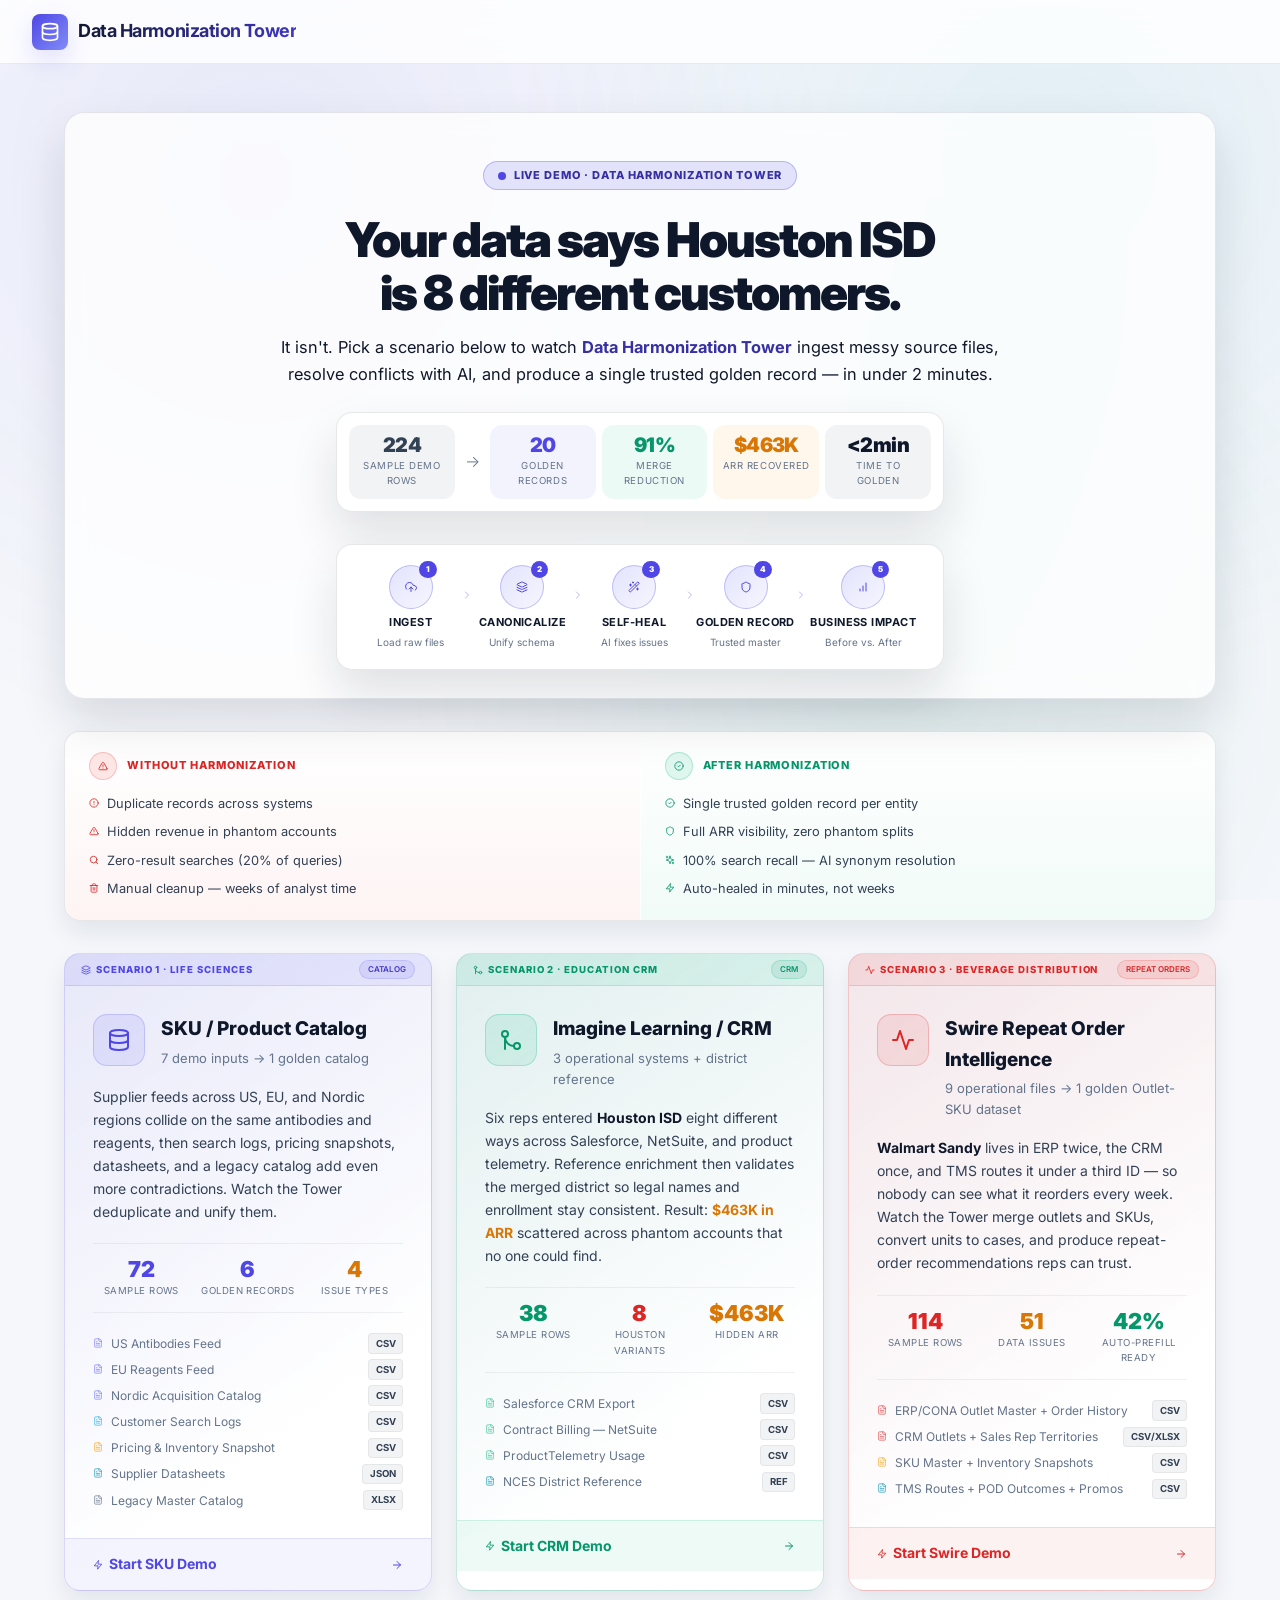
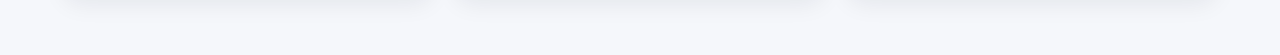
==== commit 92821285: "Add Scenario 3: Swire Repeat Order Intelligence Third demo scenario repurposing the harmonization pi" ====
--- a/index.html
+++ b/index.html
@@ -36,6 +36,8 @@
 
   <script src="icons.js"></script>
   <script src="data.js"></script>
+  <script src="swire_data.js"></script>
   <script src="app.js"></script>
+  <script src="swire.js"></script>
 </body>
 </html>
--- a/styles.css
+++ b/styles.css
@@ -9,39 +9,59 @@
   --font-sans: 'Inter', ui-sans-serif, system-ui, -apple-system, sans-serif;
   --font-mono: 'JetBrains Mono', ui-monospace, SFMono-Regular, monospace;
 
-  --bg-base:     #0a0e1a;
-  --bg-surface:  #111827;
-  --bg-card:     #1a2235;
-  --bg-elevated: #1f2a40;
-  --bg-hover:    #263147;
-  --bg-input:    #0f172a;
-
-  --border:         rgba(255,255,255,0.06);
-  --border-subtle:  rgba(255,255,255,0.04);
-  --border-accent:  rgba(99,102,241,0.3);
-
-  --text-primary:   #f1f5f9;
-  --text-secondary: #94a3b8;
+  --bg-base:     #f5f7fb;
+  --bg-surface:  #ffffff;
+  --bg-card:     #ffffff;
+  --bg-elevated: #f8fafc;
+  --bg-hover:    #eef2ff;
+  --bg-input:    #f8fafc;
+
+  --surface:                rgba(255,255,255,0.9);
+  --surface-2:              #f8fafc;
+  --surface-subtle:         rgba(15,23,42,0.03);
+  --surface-muted:          rgba(15,23,42,0.05);
+  --surface-strong:         rgba(15,23,42,0.08);
+  --surface-hover:          rgba(15,23,42,0.06);
+  --surface-card-glass:     rgba(255,255,255,0.78);
+  --panel-gradient-start:   rgba(255,255,255,0.98);
+  --panel-gradient-end:     rgba(241,245,249,0.96);
+  --overlay:                rgba(241,245,249,0.76);
+  --scrim:                  rgba(241,245,249,0.84);
+  --track:                  rgba(15,23,42,0.08);
+  --track-strong:           rgba(15,23,42,0.12);
+
+  --border:         rgba(15,23,42,0.08);
+  --border-primary: rgba(15,23,42,0.1);
+  --border-subtle:  rgba(15,23,42,0.06);
+  --border-accent:  rgba(79,70,229,0.24);
+
+  --text-primary:   #0f172a;
+  --text-secondary: #334155;
   --text-tertiary:  #64748b;
-  --text-muted:     #475569;
-  --text-accent:    #818cf8;
-
-  --accent:      #6366f1;
-  --accent-glow: rgba(99,102,241,0.15);
-  --accent-dark: #4338ca;
-
-  --emerald:     #10b981;
-  --emerald-glow: rgba(16,185,129,0.15);
-  --amber:       #f59e0b;
-  --amber-glow:  rgba(245,158,11,0.15);
-  --red:         #ef4444;
-  --red-glow:    rgba(239,68,68,0.15);
-  --cyan:        #06b6d4;
-  --cyan-glow:   rgba(6,182,212,0.15);
-  --purple:      #a855f7;
-  --purple-glow: rgba(168,85,247,0.15);
-  --rose:        #f43f5e;
-  --rose-glow:   rgba(244,63,94,0.15);
+  --text-muted:     #94a3b8;
+  --text-accent:    #4338ca;
+
+  --accent:      #4f46e5;
+  --accent-glow: rgba(79,70,229,0.1);
+  --accent-dark: #3730a3;
+
+  --emerald:     #059669;
+  --emerald-glow: rgba(5,150,105,0.1);
+  --amber:       #d97706;
+  --amber-glow:  rgba(217,119,6,0.1);
+  --red:         #dc2626;
+  --red-glow:    rgba(220,38,38,0.1);
+  --cyan:        #0891b2;
+  --cyan-glow:   rgba(8,145,178,0.1);
+  --purple:      #7c3aed;
+  --purple-glow: rgba(124,58,237,0.1);
+  --rose:        #e11d48;
+  --rose-glow:   rgba(225,29,72,0.1);
+  --danger:      var(--red);
+
+  --svg-text-primary:   #0f172a;
+  --svg-text-secondary: #475569;
+  --svg-text-muted:     #64748b;
 
   --radius:     0.75rem;
   --radius-sm:  0.5rem;
@@ -49,10 +69,10 @@
   --radius-xl:  1.25rem;
   --radius-full: 9999px;
 
-  --shadow-sm:  0 1px 2px rgba(0,0,0,0.3);
-  --shadow-md:  0 4px 12px rgba(0,0,0,0.4);
-  --shadow-lg:  0 10px 30px rgba(0,0,0,0.5);
-  --shadow-glow: 0 0 30px rgba(99,102,241,0.15);
+  --shadow-sm:   0 2px 6px rgba(15,23,42,0.05);
+  --shadow-md:   0 12px 24px rgba(15,23,42,0.08);
+  --shadow-lg:   0 24px 48px rgba(15,23,42,0.12);
+  --shadow-glow: 0 0 0 1px rgba(79,70,229,0.08), 0 18px 44px rgba(79,70,229,0.12);
 }
 
 /* ── Reset & Base ─────────────────────────────────────── */
@@ -63,6 +83,7 @@
   -webkit-font-smoothing: antialiased;
   -moz-osx-font-smoothing: grayscale;
   scroll-behavior: smooth;
+  color-scheme: light;
 }
 
 body {
@@ -79,8 +100,9 @@
   position: fixed;
   inset: 0;
   background-image: 
-    radial-gradient(circle at 20% 30%, rgba(99,102,241,0.04) 0%, transparent 50%),
-    radial-gradient(circle at 80% 70%, rgba(16,185,129,0.03) 0%, transparent 50%);
+    radial-gradient(circle at 20% 20%, rgba(79,70,229,0.08) 0%, transparent 46%),
+    radial-gradient(circle at 82% 18%, rgba(8,145,178,0.08) 0%, transparent 42%),
+    radial-gradient(circle at 70% 75%, rgba(5,150,105,0.07) 0%, transparent 44%);
   pointer-events: none;
   z-index: 0;
 }
@@ -88,14 +110,14 @@
 /* ── Scrollbar ────────────────────────────────────────── */
 ::-webkit-scrollbar { width: 6px; height: 6px; }
 ::-webkit-scrollbar-track { background: transparent; }
-::-webkit-scrollbar-thumb { background: rgba(255,255,255,0.1); border-radius: 999px; }
-::-webkit-scrollbar-thumb:hover { background: rgba(255,255,255,0.2); }
+::-webkit-scrollbar-thumb { background: rgba(15,23,42,0.18); border-radius: 999px; }
+::-webkit-scrollbar-thumb:hover { background: rgba(15,23,42,0.28); }
 
 /* ── Layout ───────────────────────────────────────────── */
 .app-container { display: flex; flex-direction: column; min-height: 100vh; position: relative; z-index: 1; }
 
 header.app-header {
-  background: rgba(17,24,39,0.85);
+  background: rgba(255,255,255,0.82);
   backdrop-filter: blur(20px) saturate(1.5);
   -webkit-backdrop-filter: blur(20px) saturate(1.5);
   border-bottom: 1px solid var(--border);
@@ -117,7 +139,7 @@
   border-radius: 0.5rem;
   display: flex; align-items: center; justify-content: center;
   color: white;
-  box-shadow: 0 0 20px rgba(99,102,241,0.3);
+  box-shadow: 0 10px 24px rgba(79,70,229,0.16);
 }
 
 .brand-icon svg { width: 1.25rem; height: 1.25rem; }
@@ -125,7 +147,7 @@
 .brand-name {
   font-weight: 700; font-size: 1.125rem;
   letter-spacing: -0.025em;
-  background: linear-gradient(135deg, #f1f5f9, #94a3b8);
+  background: linear-gradient(135deg, #0f172a, #4338ca);
   -webkit-background-clip: text; -webkit-text-fill-color: transparent;
   background-clip: text;
 }
@@ -145,7 +167,7 @@
   font-family: var(--font-sans);
 }
 
-.nav-link:hover { color: var(--text-primary); background: rgba(255,255,255,0.04); }
+.nav-link:hover { color: var(--text-primary); background: var(--surface-subtle); }
 
 .nav-link.active {
   color: var(--text-accent);
@@ -160,7 +182,7 @@
 
 /* ── Page Container ───────────────────────────────────── */
 .page { display: none; }
-.page.active { display: block; animation: fadeInUp 0.4s cubic-bezier(.16,1,.3,1); }
+.page.active { display: block; opacity: 1; }
 
 @keyframes fadeInUp {
   from { opacity: 0; transform: translateY(16px); }
@@ -206,7 +228,7 @@
 
 .page-header h1 {
   font-size: 2rem; font-weight: 800; letter-spacing: -0.03em;
-  background: linear-gradient(135deg, #f1f5f9 0%, #cbd5e1 100%);
+  background: linear-gradient(135deg, #0f172a 0%, #4338ca 100%);
   -webkit-background-clip: text; -webkit-text-fill-color: transparent;
   background-clip: text;
 }
@@ -222,14 +244,14 @@
 }
 
 .page-help-trigger {
-  background: rgba(255,255,255,0.04);
+  background: var(--surface-muted);
   color: var(--text-primary);
-  border-color: rgba(255,255,255,0.1);
-  box-shadow: inset 0 1px 0 rgba(255,255,255,0.04);
+  border-color: var(--track-strong);
+  box-shadow: inset 0 1px 0 rgba(255,255,255,0.7);
 }
 
 .page-help-trigger:hover:not(:disabled) {
-  background: rgba(99,102,241,0.12);
+  background: rgba(79,70,229,0.12);
   border-color: rgba(99,102,241,0.28);
   color: var(--text-primary);
 }
@@ -244,7 +266,7 @@
   position: absolute;
   inset: 0;
   border: none;
-  background: rgba(10,14,26,0.76);
+  background: var(--scrim);
   backdrop-filter: blur(6px);
   -webkit-backdrop-filter: blur(6px);
   cursor: pointer;
@@ -258,9 +280,9 @@
   height: 100%;
   padding: 1.25rem;
   overflow-y: auto;
-  background: linear-gradient(180deg, rgba(31,42,64,0.98) 0%, rgba(10,14,26,0.98) 100%);
-  border-left: 1px solid rgba(99,102,241,0.22);
-  box-shadow: -24px 0 50px rgba(0,0,0,0.45);
+  background: linear-gradient(180deg, var(--panel-gradient-start) 0%, var(--panel-gradient-end) 100%);
+  border-left: 1px solid rgba(79,70,229,0.14);
+  box-shadow: -24px 0 50px rgba(15,23,42,0.12);
   animation: fadeInRight 0.25s ease-out;
 }
 
@@ -298,8 +320,8 @@
 }
 
 .page-help-section {
-  background: rgba(255,255,255,0.04);
-  border: 1px solid rgba(255,255,255,0.08);
+  background: var(--surface-muted);
+  border: 1px solid var(--track);
   border-radius: var(--radius);
   padding: 1rem;
 }
@@ -336,7 +358,61 @@
   height: 0.375rem;
   border-radius: 9999px;
   background: var(--accent);
-  box-shadow: 0 0 12px rgba(99,102,241,0.45);
+  box-shadow: 0 0 12px rgba(79,70,229,0.18);
+}
+
+.storyline-card {
+  margin-bottom: 1.5rem;
+  background: linear-gradient(180deg, rgba(255,255,255,0.96) 0%, rgba(248,250,252,0.98) 100%);
+  border-color: rgba(79,70,229,0.14);
+  box-shadow: 0 14px 32px rgba(15,23,42,0.08);
+}
+
+.storyline-grid {
+  display: grid;
+  grid-template-columns: 1fr;
+  gap: 0.875rem;
+}
+
+.storyline-step {
+  position: relative;
+  min-height: 100%;
+  padding: 1rem 1rem 1rem 1.125rem;
+  border-radius: var(--radius);
+  background: var(--surface-muted);
+  border: 1px solid var(--track);
+}
+
+.storyline-step::before {
+  content: '';
+  position: absolute;
+  left: 0;
+  top: 1rem;
+  bottom: 1rem;
+  width: 3px;
+  border-radius: 9999px;
+  background: linear-gradient(180deg, var(--accent), rgba(129,140,248,0.35));
+}
+
+.storyline-step-label {
+  margin-bottom: 0.5rem;
+  font-size: 0.75rem;
+  font-weight: 700;
+  letter-spacing: 0.04em;
+  text-transform: uppercase;
+  color: var(--text-accent);
+}
+
+.storyline-step p {
+  color: var(--text-secondary);
+  font-size: 0.875rem;
+  line-height: 1.65;
+}
+
+@media (min-width: 768px) {
+  .storyline-grid {
+    grid-template-columns: repeat(3, minmax(0, 1fr));
+  }
 }
 
 /* ── Pipeline Progress (Step Indicators) ──────────────── */
@@ -377,8 +453,8 @@
   border-radius: 9999px;
   display: flex; align-items: center; justify-content: center;
   font-size: 0.6875rem; font-weight: 700;
-  background: rgba(255,255,255,0.06);
-  border: 1px solid rgba(255,255,255,0.08);
+  background: var(--surface-muted);
+  border: 1px solid var(--track);
   flex-shrink: 0;
 }
 
@@ -386,7 +462,7 @@
   background: var(--accent);
   border-color: var(--accent);
   color: white;
-  box-shadow: 0 0 12px rgba(99,102,241,0.4);
+  box-shadow: 0 0 12px rgba(79,70,229,0.18);
 }
 
 .pipeline-step.completed .step-num {
@@ -399,7 +475,7 @@
 
 .pipeline-connector {
   width: 2rem; height: 1px;
-  background: linear-gradient(90deg, rgba(255,255,255,0.08), rgba(255,255,255,0.03));
+  background: linear-gradient(90deg, rgba(15,23,42,0.12), rgba(15,23,42,0.03));
   flex-shrink: 0;
 }
 
@@ -413,10 +489,10 @@
   transition: border-color 0.2s ease, box-shadow 0.2s ease;
 }
 
-.card:hover { border-color: rgba(255,255,255,0.1); }
+.card:hover { border-color: var(--track-strong); }
 
 .card-glass {
-  background: rgba(26,34,53,0.6);
+  background: var(--surface-card-glass);
   backdrop-filter: blur(12px);
   -webkit-backdrop-filter: blur(12px);
 }
@@ -468,7 +544,7 @@
   transition: all 0.2s ease;
 }
 
-.stat-tile:hover { border-color: rgba(255,255,255,0.1); transform: translateY(-2px); box-shadow: var(--shadow-md); }
+.stat-tile:hover { border-color: var(--track-strong); transform: translateY(-2px); box-shadow: var(--shadow-md); }
 
 .stat-tile::after {
   content: '';
@@ -526,7 +602,7 @@
 .quality-ring svg { width: 100%; height: 100%; transform: rotate(-90deg); }
 
 .quality-ring .ring-bg {
-  fill: none; stroke: rgba(255,255,255,0.06); stroke-width: 8;
+  fill: none; stroke: var(--track); stroke-width: 8;
 }
 
 .quality-ring .ring-fill {
@@ -569,16 +645,16 @@
 .btn-primary:hover:not(:disabled) { box-shadow: 0 0 30px rgba(99,102,241,0.35); transform: translateY(-1px); }
 
 .btn-outline {
-  background: rgba(255,255,255,0.03);
+  background: var(--surface-subtle);
   color: var(--text-secondary);
   border-color: var(--border);
 }
-.btn-outline:hover:not(:disabled) { background: rgba(255,255,255,0.06); color: var(--text-primary); border-color: rgba(255,255,255,0.12); }
+.btn-outline:hover:not(:disabled) { background: var(--surface-hover); color: var(--text-primary); border-color: var(--track-strong); }
 
 .btn-ghost {
   background: transparent; color: var(--text-tertiary); border: none;
 }
-.btn-ghost:hover:not(:disabled) { background: rgba(255,255,255,0.04); color: var(--text-primary); }
+.btn-ghost:hover:not(:disabled) { background: var(--surface-subtle); color: var(--text-primary); }
 
 .btn-icon { padding: 0.375rem; width: 2rem; height: 2rem; }
 
@@ -613,9 +689,9 @@
 .badge-rose      { background: var(--rose-glow); color: var(--rose); border-color: rgba(244,63,94,0.2); }
 
 .badge-surface {
-  background: rgba(255,255,255,0.04);
+  background: var(--surface-muted);
   color: var(--text-secondary);
-  border-color: rgba(255,255,255,0.08);
+  border-color: var(--track);
 }
 
 .badge-mono { font-family: var(--font-mono); }
@@ -636,7 +712,7 @@
 
 table { width: 100%; border-collapse: collapse; font-size: 0.8125rem; }
 
-thead { background: rgba(255,255,255,0.02); }
+thead { background: var(--surface-subtle); }
 thead th {
   padding: 0.75rem 1rem; text-align: left;
   font-weight: 600; color: var(--text-tertiary);
@@ -647,7 +723,7 @@
 
 tbody tr { border-bottom: 1px solid var(--border-subtle); transition: background 0.15s; }
 tbody tr:last-child { border-bottom: none; }
-tbody tr:hover { background: rgba(255,255,255,0.02); }
+tbody tr:hover { background: var(--surface-subtle); }
 tbody tr.selected { background: var(--accent-glow); }
 tbody tr.row-messy { background: rgba(239,68,68,0.04); }
 tbody tr.row-messy:hover { background: rgba(239,68,68,0.08); }
@@ -711,7 +787,7 @@
 }
 
 .col-profile-card:hover {
-  border-color: rgba(255,255,255,0.12);
+  border-color: var(--track-strong);
   transform: translateY(-2px);
   box-shadow: var(--shadow-md);
 }
@@ -748,7 +824,7 @@
 
 /* ── Quality Bar ──────────────────────────────────────── */
 .quality-bar {
-  height: 6px; background: rgba(255,255,255,0.06);
+  height: 6px; background: var(--track);
   border-radius: 9999px; overflow: hidden;
   margin-bottom: 1rem;
 }
@@ -770,7 +846,7 @@
 
 .mini-stat {
   padding: 0.5rem;
-  background: rgba(255,255,255,0.02);
+  background: var(--surface-subtle);
   border-radius: var(--radius-sm);
   text-align: center;
 }
@@ -793,7 +869,7 @@
 }
 
 .dist-bar-track {
-  flex: 1; height: 16px; background: rgba(255,255,255,0.03);
+  flex: 1; height: 16px; background: var(--surface-subtle);
   border-radius: 0.25rem; overflow: hidden;
   position: relative;
 }
@@ -816,14 +892,14 @@
 .issue-chip {
   display: flex; align-items: flex-start; gap: 0.5rem;
   padding: 0.625rem 0.75rem;
-  background: rgba(255,255,255,0.02);
+  background: var(--surface-subtle);
   border: 1px solid var(--border);
   border-radius: var(--radius-sm);
   font-size: 0.75rem; color: var(--text-secondary);
   cursor: pointer; transition: all 0.15s ease;
 }
 
-.issue-chip:hover { background: rgba(255,255,255,0.04); border-color: rgba(255,255,255,0.1); }
+.issue-chip:hover { background: var(--surface-muted); border-color: var(--track-strong); }
 .issue-chip.selected { background: var(--accent-glow); border-color: rgba(99,102,241,0.3); }
 .issue-chip.resolved { opacity: 0.5; }
 
@@ -851,7 +927,7 @@
 }
 
 .source-file-card:hover {
-  border-color: rgba(255,255,255,0.12);
+  border-color: var(--track-strong);
   transform: translateY(-2px);
   box-shadow: var(--shadow-md);
 }
@@ -898,7 +974,7 @@
   border-radius: var(--radius);
   padding: 1rem;
   font-family: var(--font-mono); font-size: 0.8125rem;
-  color: #fca5a5;
+  color: #b91c1c;
 }
 
 .diff-block-after {
@@ -907,7 +983,7 @@
   border-radius: var(--radius);
   padding: 1rem;
   font-family: var(--font-mono); font-size: 0.8125rem;
-  color: #6ee7b7;
+  color: #047857;
 }
 
 .diff-block-before pre, .diff-block-after pre { white-space: pre-wrap; word-break: break-word; }
@@ -983,7 +1059,7 @@
 
 .result-fields { display: grid; grid-template-columns: 1fr 1fr; gap: 0.75rem; }
 .result-field .field-label { font-size: 0.6875rem; font-weight: 600; color: var(--text-tertiary); text-transform: uppercase; letter-spacing: 0.04em; margin-bottom: 0.25rem; }
-.result-field .field-value { font-size: 0.8125rem; font-family: var(--font-mono); color: var(--text-primary); background: rgba(255,255,255,0.03); padding: 0.375rem 0.5rem; border-radius: var(--radius-sm); border: 1px solid var(--border-subtle); }
+.result-field .field-value { font-size: 0.8125rem; font-family: var(--font-mono); color: var(--text-primary); background: var(--surface-subtle); padding: 0.375rem 0.5rem; border-radius: var(--radius-sm); border: 1px solid var(--border-subtle); }
 
 .impact-box { margin-top: 1rem; padding-top: 1rem; border-top: 1px solid var(--border-subtle); }
 .impact-inner {
@@ -993,7 +1069,7 @@
 }
 .impact-inner svg { color: var(--emerald); flex-shrink: 0; margin-top: 0.125rem; }
 .impact-inner .impact-title { font-size: 0.8125rem; font-weight: 600; color: var(--emerald); margin-bottom: 0.125rem; }
-.impact-inner .impact-text { font-size: 0.8125rem; color: #6ee7b7; line-height: 1.5; }
+.impact-inner .impact-text { font-size: 0.8125rem; color: #047857; line-height: 1.5; }
 
 /* ── Canonical Model / Mapping ────────────────────────── */
 .canonical-item {
@@ -1002,7 +1078,7 @@
   transition: background 0.15s;
 }
 .canonical-item:last-child { border-bottom: none; }
-.canonical-item:hover { background: rgba(255,255,255,0.02); }
+.canonical-item:hover { background: var(--surface-subtle); }
 
 .canonical-item .item-name { display: flex; align-items: center; gap: 0.5rem; font-weight: 500; color: var(--text-primary); font-size: 0.875rem; }
 .canonical-item .item-type { font-size: 0.6875rem; font-family: var(--font-mono); color: var(--text-tertiary); }
@@ -1012,13 +1088,13 @@
 .canonical-item .btn-delete:hover { color: var(--red); }
 
 /* ── Progress Bar ─────────────────────────────────────── */
-.progress-bar { width: 60px; height: 6px; background: rgba(255,255,255,0.06); border-radius: 9999px; overflow: hidden; }
+.progress-bar { width: 60px; height: 6px; background: var(--track); border-radius: 9999px; overflow: hidden; }
 .progress-bar-fill { height: 100%; background: linear-gradient(90deg, var(--accent), #818cf8); border-radius: 9999px; transition: width 0.8s; }
 
 /* ── Tabs System ──────────────────────────────────────── */
 .tabs-nav {
   display: flex; gap: 0.25rem; flex-wrap: wrap;
-  background: rgba(255,255,255,0.03); border-radius: var(--radius-sm);
+  background: var(--surface-subtle); border-radius: var(--radius-sm);
   padding: 0.25rem;
 }
 
@@ -1031,7 +1107,7 @@
   font-size: 0.75rem; font-weight: 500;
 }
 .tab-btn:hover { color: var(--text-secondary); }
-.tab-btn.active { background: rgba(255,255,255,0.06); color: var(--text-primary); }
+.tab-btn.active { background: var(--surface-muted); color: var(--text-primary); }
 .tab-btn svg { width: 0.8125rem; height: 0.8125rem; flex-shrink: 0; }
 
 .tab-badge {
@@ -1050,7 +1126,7 @@
 .workbench-col .card-content { flex: 1; overflow-y: auto; }
 
 /* ── Golden Records ───────────────────────────────────── */
-.lineage-timeline { position: relative; border-left: 2px solid rgba(255,255,255,0.08); margin-left: 0.75rem; padding-bottom: 1rem; }
+.lineage-timeline { position: relative; border-left: 2px solid var(--track); margin-left: 0.75rem; padding-bottom: 1rem; }
 
 .lineage-item { position: relative; padding-left: 1.5rem; margin-bottom: 1.5rem; }
 
@@ -1065,20 +1141,20 @@
 
 .lineage-source { display: flex; align-items: center; gap: 0.5rem; margin-bottom: 0.375rem; }
 .lineage-source .source-name { font-size: 0.8125rem; font-weight: 600; color: var(--text-primary); }
-.lineage-source .source-id { font-size: 0.6875rem; font-family: var(--font-mono); color: var(--text-tertiary); background: rgba(255,255,255,0.04); padding: 0.125rem 0.375rem; border-radius: 0.25rem; }
-
-.lineage-reasoning { font-size: 0.8125rem; color: var(--text-secondary); line-height: 1.5; background: rgba(255,255,255,0.02); padding: 0.625rem; border-radius: var(--radius-sm); border: 1px solid var(--border-subtle); }
+.lineage-source .source-id { font-size: 0.6875rem; font-family: var(--font-mono); color: var(--text-tertiary); background: var(--surface-muted); padding: 0.125rem 0.375rem; border-radius: 0.25rem; }
+
+.lineage-reasoning { font-size: 0.8125rem; color: var(--text-secondary); line-height: 1.5; background: var(--surface-subtle); padding: 0.625rem; border-radius: var(--radius-sm); border: 1px solid var(--border-subtle); }
 
 .lineage-resolution { background: var(--emerald-glow); border: 1px solid rgba(16,185,129,0.15); padding: 1rem; border-radius: var(--radius); }
 .lineage-resolution h4 { font-size: 0.8125rem; font-weight: 600; color: var(--emerald); margin-bottom: 0.375rem; display: flex; align-items: center; gap: 0.5rem; }
-.lineage-resolution p { font-size: 0.8125rem; color: #6ee7b7; }
+.lineage-resolution p { font-size: 0.8125rem; color: #047857; }
 
 /* ── AI Reasoning Panel ───────────────────────────────── */
 .reasoning-box {
   background: var(--accent-glow); border: 1px solid rgba(99,102,241,0.15);
   border-radius: var(--radius); padding: 1rem;
 }
-.reasoning-box p { font-size: 0.8125rem; color: #a5b4fc; line-height: 1.6; }
+.reasoning-box p { font-size: 0.8125rem; color: #4338ca; line-height: 1.6; }
 
 .action-required { margin-top: 1.25rem; }
 .action-required h4 { font-size: 0.6875rem; font-weight: 700; text-transform: uppercase; letter-spacing: 0.06em; color: var(--text-tertiary); margin-bottom: 0.375rem; }
@@ -1094,11 +1170,11 @@
 
 /* ── Empty State ──────────────────────────────────────── */
 .empty-state { display: flex; flex-direction: column; align-items: center; justify-content: center; padding: 3rem 1rem; color: var(--text-muted); text-align: center; min-height: 200px; }
-.empty-state-icon { width: 4rem; height: 4rem; background: rgba(255,255,255,0.03); border-radius: 9999px; display: flex; align-items: center; justify-content: center; border: 2px dashed rgba(255,255,255,0.08); margin-bottom: 1rem; }
+.empty-state-icon { width: 4rem; height: 4rem; background: var(--surface-subtle); border-radius: 9999px; display: flex; align-items: center; justify-content: center; border: 2px dashed var(--track); margin-bottom: 1rem; }
 .empty-state-icon svg { width: 2rem; height: 2rem; color: var(--text-muted); }
 .empty-state p { font-size: 0.875rem; }
 
-.empty-state-dashed { border: 2px dashed rgba(255,255,255,0.06); border-radius: var(--radius-lg); background: rgba(255,255,255,0.01); height: 100%; min-height: 300px; }
+.empty-state-dashed { border: 2px dashed var(--track); border-radius: var(--radius-lg); background: var(--surface-subtle); height: 100%; min-height: 300px; }
 
 /* ── Tooltip ──────────────────────────────────────────── */
 .tooltip-trigger { position: relative; cursor: default; }
@@ -1121,14 +1197,14 @@
 .tooltip-popup .tt-value { color: var(--text-primary); font-weight: 600; font-family: var(--font-mono); }
 .tooltip-popup .tt-title { font-size: 0.6875rem; font-weight: 700; text-transform: uppercase; letter-spacing: 0.06em; color: var(--text-tertiary); margin-bottom: 0.5rem; }
 
-.tt-bar-track { height: 4px; background: rgba(255,255,255,0.06); border-radius: 999px; margin-top: 0.375rem; margin-bottom: 0.375rem; }
+.tt-bar-track { height: 4px; background: var(--track); border-radius: 999px; margin-top: 0.375rem; margin-bottom: 0.375rem; }
 .tt-bar-fill { height: 100%; border-radius: 999px; }
 
 .sample-tag {
   display: inline-flex; align-items: center;
   padding: 0.125rem 0.5rem; border-radius: 0.25rem;
   font-size: 0.6875rem; font-family: var(--font-mono);
-  background: rgba(255,255,255,0.04); color: var(--text-secondary);
+  background: var(--surface-muted); color: var(--text-secondary);
   border: 1px solid var(--border-subtle);
   margin: 0.125rem;
 }
@@ -1147,9 +1223,9 @@
 .upload-zone {
   display: flex; flex-direction: column; align-items: center; justify-content: center;
   padding: 3rem 1.5rem; text-align: center;
-  border: 2px dashed rgba(255,255,255,0.08);
+  border: 2px dashed var(--track);
   border-radius: var(--radius-lg);
-  background: rgba(255,255,255,0.01);
+  background: var(--surface-subtle);
   transition: all 0.2s;
 }
 .upload-zone:hover { border-color: rgba(99,102,241,0.3); background: var(--accent-glow); }
@@ -1185,6 +1261,7 @@
 
 /* ── SVG Icons ────────────────────────────────────────── */
 svg.icon { width: 1rem; height: 1rem; stroke: currentColor; stroke-width: 2; stroke-linecap: round; stroke-linejoin: round; fill: none; flex-shrink: 0; }
+svg.icon-xs { width: 0.625rem; height: 0.625rem; }
 svg.icon-sm { width: 0.75rem; height: 0.75rem; }
 svg.icon-lg { width: 1.25rem; height: 1.25rem; }
 svg.icon-xl { width: 1.5rem; height: 1.5rem; }
@@ -1229,6 +1306,7 @@
 /* ── Raw Data Table Scrollable ────────────────────────── */
 .raw-table-scroll {
   max-height: 400px;
+  overflow-x: auto;
   overflow-y: auto;
   border-radius: var(--radius);
   border: 1px solid var(--border);
@@ -1252,14 +1330,14 @@
 .narrator-bar {
   position: fixed; bottom: 0; left: 0; right: 0;
   z-index: 200;
-  background: rgba(10,14,26,0.92);
+  background: rgba(255,255,255,0.94);
   backdrop-filter: blur(20px) saturate(1.5);
   -webkit-backdrop-filter: blur(20px) saturate(1.5);
-  border-top: 1px solid rgba(99,102,241,0.25);
+  border-top: 1px solid rgba(79,70,229,0.18);
   padding: 0; overflow: hidden;
   transform: translateY(100%);
   transition: transform 0.5s cubic-bezier(.16,1,.3,1);
-  box-shadow: 0 -10px 40px rgba(0,0,0,0.5);
+  box-shadow: 0 -10px 40px rgba(15,23,42,0.12);
 }
 
 .narrator-bar.visible { transform: translateY(0); }
@@ -1276,7 +1354,7 @@
   border-radius: 0.5rem;
   display: flex; align-items: center; justify-content: center;
   color: white;
-  box-shadow: 0 0 20px rgba(99,102,241,0.4);
+  box-shadow: 0 10px 24px rgba(79,70,229,0.18);
   animation: pulse-ring 2s ease-in-out infinite;
 }
 
@@ -1304,7 +1382,7 @@
 
 .narrator-progress {
   width: 200px; height: 3px;
-  background: rgba(255,255,255,0.06);
+  background: var(--track);
   border-radius: 999px; overflow: hidden;
   margin-top: 0.5rem;
 }
@@ -1347,7 +1425,7 @@
   margin-top: 1rem; margin-bottom: 1rem;
   padding: 1rem;
   border-radius: var(--radius);
-  background: rgba(0,0,0,0.2);
+  background: rgba(255,255,255,0.78);
   border: 1px solid var(--border);
 }
 
@@ -1364,7 +1442,7 @@
 .chaos-cell.q-ok      { background: rgba(16,185,129,0.3); }
 .chaos-cell.q-warn    { background: rgba(245,158,11,0.5); }
 .chaos-cell.q-bad     { background: rgba(239,68,68,0.5); }
-.chaos-cell.q-missing { background: rgba(255,255,255,0.04); }
+.chaos-cell.q-missing { background: var(--surface-muted); }
 
 /* ── Heatmap Tooltip ──────────────────────────────────── */
 .heat-tooltip {
@@ -1386,7 +1464,7 @@
 .heat-tooltip.tip-bad    { border-color: rgba(239,68,68,0.4); }
 .heat-tooltip.tip-warn   { border-color: rgba(245,158,11,0.4); }
 .heat-tooltip.tip-good   { border-color: rgba(16,185,129,0.4); }
-.heat-tooltip.tip-missing { border-color: rgba(255,255,255,0.1); }
+.heat-tooltip.tip-missing { border-color: var(--track-strong); }
 
 .heat-tooltip .tip-header {
   font-weight: 700; color: var(--text-primary);
@@ -1414,7 +1492,7 @@
 
 .tip-bad .tip-value { color: var(--red); background: rgba(239,68,68,0.08); }
 .tip-warn .tip-value { color: var(--amber); background: rgba(245,158,11,0.08); }
-.tip-missing .tip-value { color: var(--text-muted); background: rgba(255,255,255,0.04); }
+.tip-missing .tip-value { color: var(--text-muted); background: var(--surface-muted); }
 
 /* ── Animated Heal Morph ──────────────────────────────── */
 .heal-morph-container {
@@ -1501,7 +1579,7 @@
 
 .revenue-divider {
   width: 1px; height: 3rem;
-  background: rgba(255,255,255,0.08);
+  background: var(--track);
 }
 
 .revenue-description {
@@ -1552,7 +1630,7 @@
   display: flex;
   flex-direction: column;
   gap: 0.5rem;
-  box-shadow: 0 4px 20px rgba(0,0,0,0.25), inset 0 1px 0 rgba(255,255,255,0.05);
+  box-shadow: 0 12px 32px rgba(15,23,42,0.08), inset 0 1px 0 rgba(255,255,255,0.85);
   animation: fadeInUp 0.5s ease-out;
 }
 .page-intro p {
@@ -1605,7 +1683,7 @@
   padding: 1.5rem;
   margin-top: 1.5rem;
   position: relative;
-  box-shadow: 0 10px 30px rgba(0,0,0,0.5);
+  box-shadow: 0 18px 40px rgba(15,23,42,0.12);
   animation: fadeInUp 0.3s ease-out;
 }
 .heat-detail-close {
@@ -1650,10 +1728,271 @@
 }
 .tip-click {
   font-size: 0.625rem;
-  color: rgba(255,255,255,0.5);
+  color: var(--text-tertiary);
   margin-top: 0.5rem;
   padding-top: 0.5rem;
-  border-top: 1px solid rgba(255,255,255,0.1);
+  border-top: 1px solid var(--track);
   text-align: right;
   font-style: italic;
 }
+
+/* ── Spinner ──────────────────────────────────────────────── */
+@keyframes spin {
+  from { transform: rotate(0deg); }
+  to   { transform: rotate(360deg); }
+}
+
+/* ── Landing Page ─────────────────────────────────────────── */
+.dataset-tile {
+  background: var(--bg-card);
+  border: 1px solid var(--border);
+  border-radius: var(--radius-lg);
+  overflow: hidden;
+  cursor: pointer;
+  transition: all 0.25s ease;
+  position: relative;
+}
+
+.dataset-tile:hover {
+  border-color: var(--track-strong);
+  transform: translateY(-3px);
+  box-shadow: var(--shadow-lg);
+}
+
+.dataset-tile:active {
+  transform: translateY(-1px);
+}
+
+/* ── Upload progress stage list ───────────────────────────── */
+.upload-stage-list {
+  display: flex;
+  flex-direction: column;
+  gap: 0.375rem;
+}
+
+.upload-stage-item {
+  display: flex;
+  align-items: center;
+  gap: 0.625rem;
+  font-size: 0.8125rem;
+}
+
+/* ── Transition screen ────────────────────────────────────── */
+.transition-msg-list {
+  display: flex;
+  flex-direction: column;
+  gap: 0.5rem;
+  min-width: 300px;
+}
+
+.transition-msg-item {
+  display: flex;
+  align-items: center;
+  gap: 0.625rem;
+  font-size: 0.8125rem;
+  color: var(--text-tertiary);
+  opacity: 0;
+  animation: fadeInUp 0.4s ease-out forwards;
+}
+
+/* ── Mapping field expand panel ───────────────────────────── */
+.mapping-expand-panel {
+  padding: 0.875rem 1.25rem;
+  background: rgba(99,102,241,0.04);
+  border-top: 1px solid var(--border-subtle);
+  animation: fadeInUp 0.2s ease-out;
+}
+
+.mapping-expand-section-label {
+  font-size: 0.6875rem;
+  font-weight: 700;
+  text-transform: uppercase;
+  letter-spacing: 0.05em;
+  color: var(--text-tertiary);
+  margin-bottom: 0.375rem;
+}
+
+.mapping-expand-value {
+  font-size: 0.8125rem;
+  color: var(--text-secondary);
+  margin-bottom: 0.875rem;
+}
+
+/* ── Exception queue accept button ───────────────────────── */
+.exception-accept-btn {
+  margin-top: 0.5rem;
+  padding: 0.25rem 0.625rem;
+  font-size: 0.6875rem;
+}
+
+/* ── CRM ARR chart bar ────────────────────────────────────── */
+.arr-bar-track {
+  flex: 1;
+  height: 18px;
+  background: var(--surface-muted);
+  border-radius: 3px;
+  overflow: hidden;
+}
+
+.arr-bar-fill {
+  height: 100%;
+  background: linear-gradient(90deg, var(--emerald), #34d399);
+  border-radius: 3px;
+  transition: width 0.8s ease-out;
+}
+
+/* ── Source variant tags (lineage) ────────────────────────── */
+.variant-tag-messy {
+  color: var(--red);
+  border-color: rgba(239,68,68,0.2);
+  background: rgba(239,68,68,0.05);
+}
+
+/* ── Dataset badge in nav ─────────────────────────────────── */
+.nav-dataset-badge {
+  display: inline-flex;
+  align-items: center;
+  gap: 0.25rem;
+  padding: 0.25rem 0.625rem;
+  border-radius: var(--radius-full);
+  font-size: 0.5625rem;
+  font-weight: 700;
+  cursor: pointer;
+  margin-left: 0.5rem;
+  text-transform: uppercase;
+  letter-spacing: 0.04em;
+  transition: opacity 0.15s;
+}
+
+.nav-dataset-badge:hover { opacity: 0.8; }
+
+/* ── Modal ─────────────────────────────────────────────── */
+.modal-overlay {
+  position: fixed; inset: 0; background: rgba(241,245,249,0.72); backdrop-filter: blur(4px);
+  z-index: 5000; display: flex; align-items: center; justify-content: center; padding: 1.5rem;
+  animation: fadeIn 0.2s ease;
+}
+.modal-panel {
+  background: var(--bg-card); border: 1px solid var(--border-accent); border-radius: var(--radius-lg);
+  max-width: 56rem; width: 100%; max-height: 90vh; overflow-y: auto;
+  animation: fadeInUp 0.25s ease;
+}
+.modal-header {
+  display: flex; justify-content: space-between; align-items: flex-start;
+  padding: 1.25rem 1.5rem; border-bottom: 1px solid var(--border-subtle);
+}
+
+/* ── AI Analysis Panel ──────────────────────────────────── */
+.ai-panel {
+  background: rgba(99,102,241,0.04); border: 1px solid rgba(99,102,241,0.15);
+  border-radius: var(--radius); padding: 1rem 1.25rem; margin-bottom: 1.5rem;
+}
+.ai-panel-header {
+  display: flex; align-items: center; gap: 0.5rem;
+  font-size: 0.75rem; font-weight: 700; text-transform: uppercase; letter-spacing: 0.06em;
+  color: var(--text-accent); margin-bottom: 0.75rem;
+}
+.ai-insight {
+  background: rgba(99,102,241,0.06); border: 1px solid rgba(99,102,241,0.12);
+  border-radius: var(--radius-sm); padding: 0.75rem 1rem; margin-bottom: 0.5rem;
+  font-size: 0.8125rem; color: var(--text-secondary); line-height: 1.55;
+}
+.ai-insight strong { color: var(--text-accent); }
+
+/* ── Rules Engine ───────────────────────────────────────── */
+.rules-section { margin-top: 1.5rem; }
+
+/* ── Proof modal ────────────────────────────────────────── */
+.proof-modal {
+  position: fixed; inset: 0; background: rgba(241,245,249,0.72); z-index: 5000;
+  display: flex; align-items: center; justify-content: center; padding: 1.5rem;
+  animation: fadeIn 0.2s ease;
+}
+
+/* ── Slow transitions for realistic feel ────────────────── */
+.page-transition { transition: opacity 0.5s ease, transform 0.5s ease; }
+.source-file-card { transition: all 0.35s ease; }
+.issue-chip { transition: all 0.25s ease; }
+.btn { transition: all 0.25s ease; }
+tr { transition: background 0.2s ease; }
+.lineage-item { transition: all 0.3s ease; }
+.canonical-item { transition: all 0.3s ease; }
+.tab-btn { transition: all 0.25s ease; }
+.pipeline-step { transition: all 0.35s ease; }
+.nav-link { transition: all 0.25s ease; }
+.stat-tile { transition: transform 0.35s ease, box-shadow 0.35s ease; }
+.stat-tile:hover { transform: translateY(-2px); box-shadow: 0 12px 30px rgba(15,23,42,0.12); }
+
+/* ── Loading steps ──────────────────────────────────────── */
+.loading-step {
+  display: flex; align-items: center; gap: 0.75rem; padding: 0.625rem 0;
+  border-bottom: 1px solid var(--border-subtle); font-size: 0.8125rem;
+}
+.loading-step-bar {
+  flex: 1; height: 4px; background: var(--track);
+  border-radius: 9999px; overflow: hidden; margin-left: 0.5rem;
+}
+.loading-step-fill {
+  height: 100%; border-radius: 9999px; transition: width 0.8s cubic-bezier(0.4,0,0.2,1);
+}
+
+/* ── Enhanced page transitions ───────────────────────────── */
+.page.active { opacity: 1; animation: none; }
+@keyframes pageSlideIn {
+  from { opacity: 0; transform: translateY(8px); }
+  to { opacity: 1; transform: translateY(0); }
+}
+
+/* ── Golden stats grid ───────────────────────────────────── */
+.golden-stats-bar {
+  display: flex; align-items: center; gap: 0.75rem; padding: 0.375rem 0;
+}
+.golden-stats-bar-track {
+  flex: 1; height: 12px; background: var(--surface-muted);
+  border-radius: 3px; overflow: hidden;
+}
+.golden-stats-bar-fill {
+  height: 100%; border-radius: 3px;
+  transition: width 0.9s cubic-bezier(0.4,0,0.2,1);
+}
+
+/* ── Issue chip clickable ────────────────────────────────── */
+.issue-chip-clickable {
+  cursor: pointer; user-select: none;
+}
+.issue-chip-clickable:hover {
+  border-color: rgba(79,70,229,0.28); background: rgba(79,70,229,0.08);
+}
+
+/* ── Send to rules button ────────────────────────────────── */
+.btn-send-rules {
+  background: rgba(245,158,11,0.1); border: 1px solid rgba(245,158,11,0.25);
+  color: var(--amber); border-radius: var(--radius-sm); padding: 0.25rem 0.625rem;
+  font-size: 0.6875rem; cursor: pointer; font-family: var(--font-sans);
+  transition: all 0.2s ease;
+}
+.btn-send-rules:hover {
+  background: rgba(245,158,11,0.18); border-color: rgba(245,158,11,0.4);
+}
+
+/* ── Data section headers ────────────────────────────────── */
+.data-section-header {
+  font-size: 0.875rem; font-weight: 700; color: var(--text-secondary);
+  margin: 1.5rem 0 0.75rem; display: flex; align-items: center; gap: 0.5rem;
+}
+
+/* ── Source network graph ────────────────────────────────── */
+@keyframes dashFlow {
+  from { stroke-dashoffset: 0; }
+  to   { stroke-dashoffset: -18; }
+}
+
+/* ── CRM search split pane ───────────────────────────────── */
+#crm-search-input:focus {
+  border-color: var(--emerald);
+  box-shadow: 0 0 0 3px rgba(16,185,129,0.15);
+  outline: none;
+}
+
+/* ── Transition step circles ─────────────────────────────── */
+#ts-steps > div { transition: opacity 0.25s ease, background 0.3s ease; }
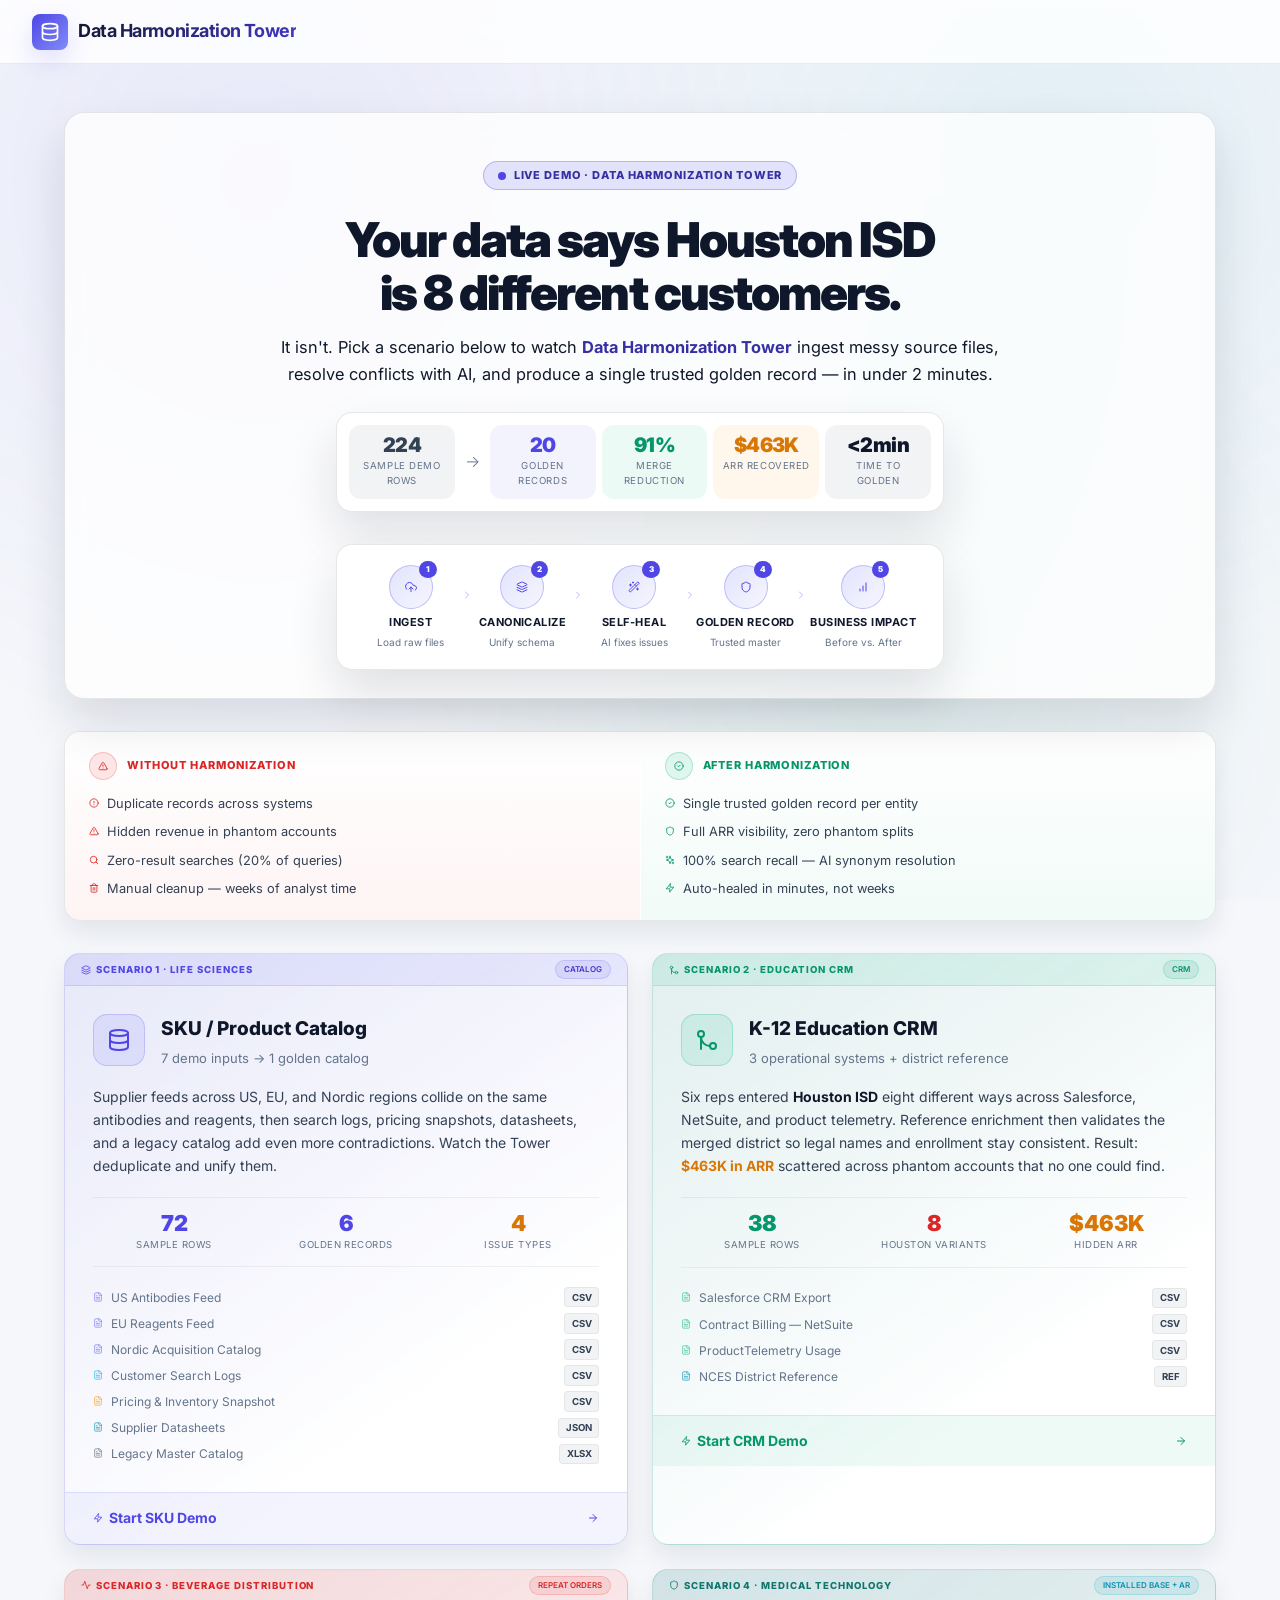
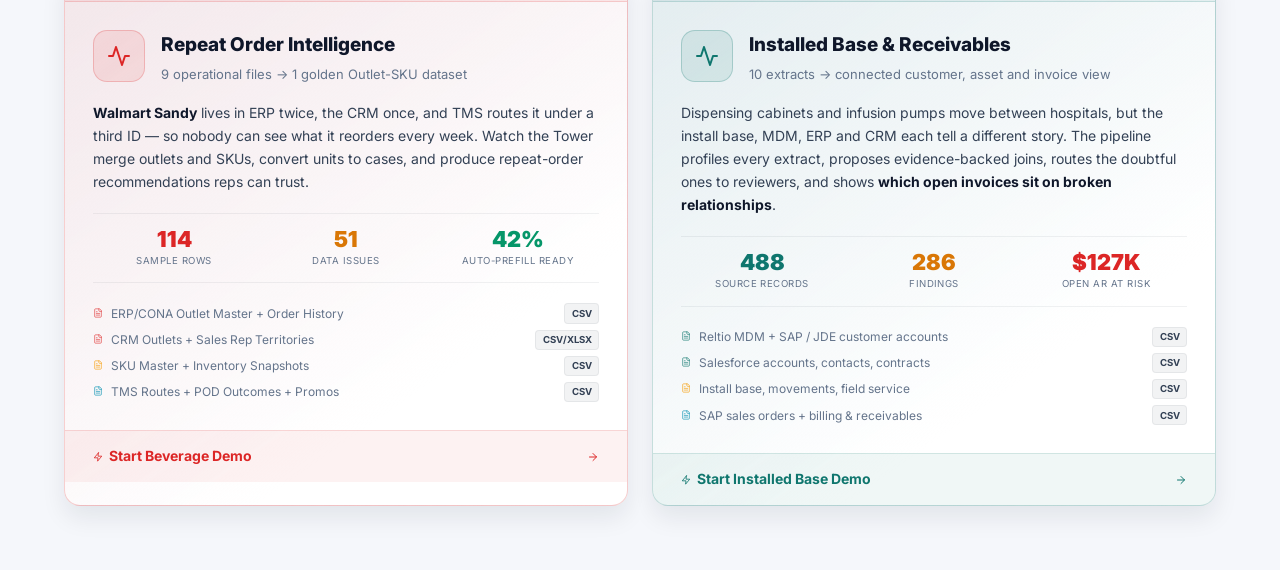
==== commit a858aae6: "Add Scenario 4: Installed Base & Receivables Fourth demo scenario built from the MMS raw source extr" ====
--- a/index.html
+++ b/index.html
@@ -6,6 +6,7 @@
   <meta name="description" content="Data Harmonization Tower — Ingest, profile, canonicalize, self-heal, and explore golden records from disparate life sciences data sources." />
   <title>Data Harmonization Tower</title>
   <link rel="stylesheet" href="styles.css" />
+  <link rel="stylesheet" href="bd.css" />
   <link rel="icon" type="image/svg+xml" href="data:image/svg+xml,%3Csvg xmlns='http://www.w3.org/2000/svg' viewBox='0 0 24 24' fill='none' stroke='white' stroke-width='2' stroke-linecap='round' stroke-linejoin='round'%3E%3Crect width='24' height='24' rx='4' fill='%236366f1'/%3E%3Cellipse cx='12' cy='8' rx='7' ry='2.5' stroke='white'/%3E%3Cpath d='M5 8V16A7 2.5 0 0 0 19 16V8' stroke='white'/%3E%3Cpath d='M5 12A7 2.5 0 0 0 19 12' stroke='white'/%3E%3C/svg%3E" />
 </head>
 <body>
@@ -39,5 +40,7 @@
   <script src="swire_data.js"></script>
   <script src="app.js"></script>
   <script src="swire.js"></script>
+  <script src="bd_data.js"></script>
+  <script src="bd.js"></script>
 </body>
 </html>
--- a/bd.css
+++ b/bd.css
@@ -0,0 +1,228 @@
+/* ============================================================
+   Scenario 4 - Installed Base & Receivables (bd.js)
+   Plain, evidence-first styling. Namespaced with .bd-
+   ============================================================ */
+:root {
+  --bd: #0f766e;
+  --bd-dark: #115e59;
+  --bd-soft: rgba(15,118,110,0.08);
+  --bd-line: rgba(15,118,110,0.22);
+  --rag-red: #dc2626;
+  --rag-amber: #d97706;
+  --rag-green: #059669;
+  --rag-na: #cbd5e1;
+}
+
+.dataset-grid { display: grid; grid-template-columns: repeat(2, minmax(0, 1fr)); gap: 1.5rem; margin-bottom: 2rem; }
+@media (max-width: 860px) { .dataset-grid { grid-template-columns: 1fr; } }
+
+.bd-page { animation: fadeInUp 0.35s ease-out; }
+.bd-page h1.bd-title { font-size: 1.75rem; font-weight: 800; letter-spacing: -0.03em; color: var(--text-primary); margin: 0; }
+.bd-page .bd-sub { color: var(--text-secondary); font-size: 0.9375rem; margin-top: 0.3rem; max-width: 52rem; }
+.bd-head { display: flex; justify-content: space-between; align-items: flex-start; gap: 1rem; flex-wrap: wrap; margin-bottom: 1.25rem; }
+.bd-head-actions { display: flex; gap: 0.5rem; flex-wrap: wrap; align-items: center; }
+
+.bd-runbar { display: flex; align-items: center; gap: 0.5rem; flex-wrap: wrap; font-size: 0.75rem; color: var(--text-tertiary); margin-bottom: 1rem; }
+.bd-runbar .bd-chip { background: var(--surface-muted); border: 1px solid var(--border); border-radius: 999px; padding: 0.15rem 0.6rem; color: var(--text-secondary); }
+.bd-runbar .bd-chip.ok { background: var(--bd-soft); border-color: var(--bd-line); color: var(--bd-dark); }
+.bd-runbar .bd-chip.warn { background: var(--amber-glow); border-color: rgba(217,119,6,0.25); color: #92400e; }
+.bd-label { font-weight: 700; color: var(--bd-dark); }
+
+.btn-bd { background: var(--bd); color: #fff; border-color: var(--bd); }
+.btn-bd:hover:not(:disabled) { background: var(--bd-dark); transform: translateY(-1px); }
+.btn-bd-outline { background: #fff; color: var(--bd-dark); border-color: var(--bd-line); }
+.btn-bd-outline:hover:not(:disabled) { background: var(--bd-soft); }
+.btn-sm { padding: 0.3rem 0.65rem; font-size: 0.75rem; }
+
+.bd-panel { background: #fff; border: 1px solid var(--border-primary); border-radius: var(--radius); box-shadow: var(--shadow-sm); margin-bottom: 1.25rem; }
+.bd-panel-h { display: flex; align-items: center; justify-content: space-between; gap: 0.75rem; padding: 0.85rem 1.1rem; border-bottom: 1px solid var(--border-subtle); flex-wrap: wrap; }
+.bd-panel-h h2 { font-size: 0.9375rem; font-weight: 700; margin: 0; color: var(--text-primary); }
+.bd-panel-h .bd-hint { font-size: 0.75rem; color: var(--text-tertiary); }
+.bd-panel-b { padding: 1rem 1.1rem; }
+
+.bd-kpis { display: grid; grid-template-columns: repeat(auto-fit, minmax(150px, 1fr)); gap: 0.75rem; margin-bottom: 1.25rem; }
+.bd-kpi { background: #fff; border: 1px solid var(--border-primary); border-radius: var(--radius); padding: 0.85rem 1rem; }
+.bd-kpi .v { font-size: 1.375rem; font-weight: 800; letter-spacing: -0.02em; color: var(--text-primary); line-height: 1.1; }
+.bd-kpi .l { font-size: 0.6875rem; color: var(--text-tertiary); text-transform: uppercase; letter-spacing: 0.05em; margin-top: 0.25rem; }
+.bd-kpi .s { font-size: 0.75rem; color: var(--text-secondary); margin-top: 0.2rem; }
+.bd-kpi.accent .v { color: var(--bd-dark); }
+.bd-kpi.warn .v { color: var(--rag-amber); }
+.bd-kpi.bad .v { color: var(--rag-red); }
+
+/* tables */
+.bd-table { width: 100%; border-collapse: collapse; font-size: 0.8125rem; }
+.bd-table th { text-align: left; font-size: 0.6875rem; text-transform: uppercase; letter-spacing: 0.05em; color: var(--text-tertiary); font-weight: 600; padding: 0.55rem 0.7rem; background: var(--surface-subtle); border-bottom: 1px solid var(--border); white-space: nowrap; position: sticky; top: 0; z-index: 1; }
+.bd-table td { padding: 0.5rem 0.7rem; border-bottom: 1px solid var(--border-subtle); vertical-align: top; color: var(--text-secondary); }
+.bd-table tr.clickable { cursor: pointer; }
+.bd-table tr.clickable:hover td { background: var(--bd-soft); }
+.bd-table tr.sel td { background: rgba(15,118,110,0.11); }
+.bd-table tr.sel td:first-child { box-shadow: inset 3px 0 0 var(--bd); }
+.bd-table .num { text-align: right; font-variant-numeric: tabular-nums; white-space: nowrap; }
+.bd-table .mono, .bd-mono { font-family: var(--font-mono); font-size: 0.75rem; }
+.bd-scroll { overflow: auto; max-height: 30rem; }
+.bd-scroll.tall { max-height: 40rem; }
+.bd-cell-bad { background: rgba(220,38,38,0.08); box-shadow: inset 0 -2px 0 rgba(220,38,38,0.45); }
+.bd-cell-blank { color: var(--text-muted); font-style: italic; }
+.bd-cell-focus { background: rgba(217,119,6,0.14); box-shadow: inset 0 -2px 0 var(--rag-amber); }
+
+/* RAG */
+.rag { display: inline-flex; align-items: center; gap: 0.35rem; font-size: 0.75rem; font-weight: 600; white-space: nowrap; }
+.rag::before { content: ''; width: 0.6rem; height: 0.6rem; border-radius: 999px; background: var(--rag-na); }
+.rag.red::before { background: var(--rag-red); }
+.rag.amber::before { background: var(--rag-amber); }
+.rag.green::before { background: var(--rag-green); }
+.rag-bars { display: grid; grid-template-columns: repeat(4, minmax(70px, 1fr)); gap: 0.45rem; min-width: 300px; }
+.rag-bar { font-size: 0.625rem; color: var(--text-tertiary); }
+.rag-bar .t { height: 6px; background: var(--track); border-radius: 999px; overflow: hidden; margin-top: 0.2rem; }
+.rag-bar .f { height: 100%; border-radius: 999px; }
+.rag-bar .f.red { background: var(--rag-red); } .rag-bar .f.amber { background: var(--rag-amber); } .rag-bar .f.green { background: var(--rag-green); } .rag-bar .f.na { background: var(--rag-na); }
+.rag-bar b { color: var(--text-secondary); font-weight: 600; }
+
+.sev { display: inline-block; font-size: 0.625rem; font-weight: 700; text-transform: uppercase; letter-spacing: 0.04em; padding: 0.05rem 0.4rem; border-radius: 4px; }
+.sev.high { background: rgba(220,38,38,0.1); color: #b91c1c; }
+.sev.medium { background: rgba(217,119,6,0.12); color: #92400e; }
+.sev.low { background: rgba(100,116,139,0.12); color: #475569; }
+.sev.info { background: rgba(8,145,178,0.1); color: #0e7490; }
+
+.bd-tabs { display: flex; gap: 0.25rem; border-bottom: 1px solid var(--border); padding: 0 1.1rem; flex-wrap: wrap; }
+.bd-tab { background: none; border: none; border-bottom: 2px solid transparent; padding: 0.65rem 0.75rem; font-size: 0.8125rem; font-weight: 600; color: var(--text-tertiary); cursor: pointer; font-family: var(--font-sans); }
+.bd-tab:hover { color: var(--text-primary); }
+.bd-tab.on { color: var(--bd-dark); border-bottom-color: var(--bd); }
+.bd-tab .n { font-size: 0.6875rem; background: var(--surface-muted); border-radius: 999px; padding: 0 0.4rem; margin-left: 0.3rem; color: var(--text-secondary); }
+
+.bd-meta { display: grid; grid-template-columns: repeat(auto-fit, minmax(160px, 1fr)); gap: 0.75rem; margin-bottom: 1rem; }
+.bd-meta div { font-size: 0.8125rem; color: var(--text-primary); }
+.bd-meta span { display: block; font-size: 0.6875rem; color: var(--text-tertiary); text-transform: uppercase; letter-spacing: 0.05em; margin-bottom: 0.1rem; }
+
+.bd-fill { height: 6px; background: var(--track); border-radius: 999px; overflow: hidden; min-width: 60px; }
+.bd-fill i { display: block; height: 100%; background: var(--bd); border-radius: 999px; }
+.bd-fill.warn i { background: var(--rag-amber); }
+.bd-fill.bad i { background: var(--rag-red); }
+
+.bd-input { padding: 0.45rem 0.7rem; border: 1px solid var(--border-primary); border-radius: var(--radius-sm); font-size: 0.8125rem; font-family: var(--font-sans); background: #fff; color: var(--text-primary); min-width: 14rem; }
+.bd-input:focus { outline: 2px solid var(--bd-line); border-color: var(--bd); }
+select.bd-input { min-width: 0; }
+
+.bd-empty { text-align: center; padding: 2.5rem 1rem; color: var(--text-tertiary); font-size: 0.875rem; }
+.bd-empty .btn { margin-top: 0.75rem; }
+
+.bd-chips { display: flex; flex-wrap: wrap; gap: 0.3rem; }
+.bd-src-chip { font-family: var(--font-mono); font-size: 0.6875rem; padding: 0.05rem 0.4rem; border-radius: 4px; background: var(--surface-muted); border: 1px solid var(--border); color: var(--text-secondary); white-space: nowrap; }
+
+.bd-steps { margin: 0; padding-left: 1.1rem; font-size: 0.8125rem; color: var(--text-secondary); }
+.bd-steps li { margin-bottom: 0.25rem; }
+.bd-code { background: #0f172a; color: #e2e8f0; border-radius: var(--radius-sm); padding: 0.85rem 1rem; font-family: var(--font-mono); font-size: 0.75rem; line-height: 1.55; overflow: auto; white-space: pre; max-height: 22rem; margin: 0; }
+.bd-code .kw { color: #7dd3fc; } .bd-code .cm { color: #94a3b8; } .bd-code .st { color: #fcd34d; }
+.bd-join { font-family: var(--font-mono); font-size: 0.75rem; background: var(--surface-muted); border: 1px solid var(--border); border-radius: var(--radius-sm); padding: 0.45rem 0.6rem; color: var(--text-primary); }
+.bd-grid2 { display: grid; grid-template-columns: 1fr 1fr; gap: 1rem; }
+.bd-grid-side { display: grid; grid-template-columns: minmax(260px, 340px) minmax(0, 1fr); gap: 1.25rem; align-items: start; }
+@media (max-width: 960px) { .bd-grid2, .bd-grid-side { grid-template-columns: 1fr; } }
+.bd-h3 { font-size: 0.6875rem; font-weight: 700; text-transform: uppercase; letter-spacing: 0.06em; color: var(--text-tertiary); margin: 1rem 0 0.4rem; }
+.bd-h3:first-child { margin-top: 0; }
+.bd-note { font-size: 0.75rem; color: var(--text-tertiary); line-height: 1.5; }
+.bd-callout { border-left: 3px solid var(--bd); background: var(--bd-soft); padding: 0.6rem 0.85rem; border-radius: 0 var(--radius-sm) var(--radius-sm) 0; font-size: 0.8125rem; color: var(--text-secondary); }
+.bd-callout.warn { border-left-color: var(--rag-amber); background: rgba(217,119,6,0.07); }
+
+/* apply run */
+.bd-run { font-family: var(--font-mono); font-size: 0.75rem; }
+.bd-run-line { display: grid; grid-template-columns: 1.4rem minmax(0, 2.2fr) minmax(0, 1.4fr) 5rem 7rem; gap: 0.5rem; padding: 0.35rem 0; border-bottom: 1px dashed var(--border); align-items: center; opacity: 0.35; transition: opacity 0.25s; }
+.bd-run-line.done { opacity: 1; }
+.bd-run-line.active { opacity: 1; color: var(--bd-dark); }
+@media (max-width: 760px) { .bd-run-line { grid-template-columns: 1.4rem 1fr 4rem; } .bd-run-line .hide-sm { display: none; } }
+
+/* review */
+.bd-q-list { display: flex; flex-direction: column; gap: 0.5rem; max-height: 42rem; overflow: auto; padding: 0.75rem; }
+.bd-q-item { border: 1px solid var(--border-primary); border-radius: var(--radius-sm); padding: 0.6rem 0.75rem; background: #fff; cursor: pointer; text-align: left; font-family: var(--font-sans); width: 100%; }
+.bd-q-item:hover { border-color: var(--bd-line); background: var(--bd-soft); }
+.bd-q-item.sel { border-color: var(--bd); box-shadow: 0 0 0 2px var(--bd-line); }
+.bd-q-item .t { font-size: 0.8125rem; font-weight: 600; color: var(--text-primary); line-height: 1.35; }
+.bd-q-item .m { display: flex; gap: 0.4rem; align-items: center; flex-wrap: wrap; margin-top: 0.35rem; font-size: 0.6875rem; color: var(--text-tertiary); }
+.bd-status { font-size: 0.625rem; font-weight: 700; text-transform: uppercase; letter-spacing: 0.04em; padding: 0.05rem 0.45rem; border-radius: 999px; border: 1px solid var(--border); color: var(--text-tertiary); background: var(--surface-subtle); }
+.bd-status.done { color: var(--rag-green); border-color: rgba(5,150,105,0.3); background: rgba(5,150,105,0.08); }
+.bd-status.rej { color: var(--rag-red); border-color: rgba(220,38,38,0.25); background: rgba(220,38,38,0.06); }
+.bd-status.defer { color: var(--rag-amber); border-color: rgba(217,119,6,0.3); background: rgba(217,119,6,0.07); }
+.bd-conf { display: inline-flex; align-items: center; gap: 0.35rem; font-variant-numeric: tabular-nums; }
+.bd-conf .bd-fill { width: 46px; min-width: 46px; }
+.bd-decide { display: flex; gap: 0.5rem; flex-wrap: wrap; align-items: center; }
+.bd-evidence { margin: 0; padding-left: 1.1rem; font-size: 0.8125rem; color: var(--text-secondary); }
+.bd-evidence li { margin-bottom: 0.25rem; }
+.bd-side-by-side { display: grid; grid-template-columns: repeat(auto-fit, minmax(240px, 1fr)); gap: 0.75rem; }
+.bd-rowcard { border: 1px solid var(--border); border-radius: var(--radius-sm); overflow: hidden; }
+.bd-rowcard h4 { margin: 0; padding: 0.4rem 0.6rem; font-size: 0.75rem; background: var(--surface-subtle); border-bottom: 1px solid var(--border); color: var(--text-primary); display: flex; justify-content: space-between; gap: 0.5rem; }
+.bd-rowcard table { width: 100%; font-size: 0.75rem; border-collapse: collapse; }
+.bd-rowcard td { padding: 0.25rem 0.6rem; border-bottom: 1px solid var(--border-subtle); vertical-align: top; }
+.bd-rowcard td:first-child { color: var(--text-tertiary); width: 42%; word-break: break-word; }
+.bd-rowcard td:last-child { color: var(--text-primary); word-break: break-word; }
+.bd-rowcard tr.diff td:last-child { background: rgba(217,119,6,0.12); font-weight: 600; }
+.bd-history { font-size: 0.75rem; color: var(--text-tertiary); }
+.bd-old { text-decoration: line-through; color: var(--rag-red); }
+.bd-new { color: var(--rag-green); font-weight: 600; }
+
+/* drawer + modal */
+.bd-layer { position: fixed; inset: 0; z-index: 300; display: flex; }
+.bd-scrim { position: absolute; inset: 0; background: rgba(15,23,42,0.35); border: none; cursor: pointer; }
+.bd-drawer { position: relative; margin-left: auto; width: min(760px, 100%); height: 100%; background: #fff; box-shadow: -20px 0 50px rgba(15,23,42,0.18); display: flex; flex-direction: column; animation: bdSlide 0.25s ease-out; }
+@keyframes bdSlide { from { transform: translateX(40px); opacity: 0; } to { transform: none; opacity: 1; } }
+.bd-drawer-h { padding: 1rem 1.25rem; border-bottom: 1px solid var(--border); display: flex; align-items: center; justify-content: space-between; gap: 0.75rem; }
+.bd-drawer-b { padding: 1rem 1.25rem; overflow: auto; flex: 1; }
+.bd-modal { position: relative; margin: auto; width: min(1280px, 96vw); height: min(820px, 92vh); background: #fff; border-radius: var(--radius-lg); box-shadow: var(--shadow-lg); display: flex; flex-direction: column; overflow: hidden; animation: fadeInUp 0.25s ease-out; }
+.bd-er-body { flex: 1; display: grid; grid-template-columns: minmax(0, 1fr) 320px; min-height: 0; }
+@media (max-width: 900px) { .bd-er-body { grid-template-columns: 1fr; grid-template-rows: 1fr 220px; } }
+.bd-er-canvas { position: relative; background: #f8fafc; min-height: 0; overflow: hidden; cursor: grab; }
+.bd-er-canvas.dragging { cursor: grabbing; }
+.bd-er-canvas svg { width: 100%; height: 100%; display: block; user-select: none; }
+.bd-er-tools { position: absolute; top: 0.75rem; left: 0.75rem; display: flex; gap: 0.35rem; z-index: 2; }
+.bd-er-legend { position: absolute; bottom: 0.75rem; left: 0.75rem; background: rgba(255,255,255,0.95); border: 1px solid var(--border); border-radius: var(--radius-sm); padding: 0.5rem 0.7rem; font-size: 0.6875rem; color: var(--text-secondary); display: flex; gap: 0.9rem; flex-wrap: wrap; z-index: 2; }
+.bd-er-legend svg { width: 28px; height: 8px; vertical-align: middle; margin-right: 0.3rem; }
+.bd-er-side { border-left: 1px solid var(--border); padding: 1rem; overflow: auto; font-size: 0.8125rem; }
+.bd-er-edge { cursor: pointer; }
+.bd-er-edge .hit { stroke: transparent; stroke-width: 14; fill: none; }
+.bd-er-edge:focus { outline: none; }
+.bd-er-edge:focus .vis, .bd-er-edge.sel .vis, .bd-er-edge:hover .vis { stroke-width: 4; }
+.bd-er-node { cursor: pointer; }
+.bd-er-node:focus { outline: none; }
+.bd-er-node:focus rect.box, .bd-er-node.sel rect.box { stroke: var(--bd); stroke-width: 2.5; }
+
+/* golden graph */
+.bd-hub svg { width: 100%; height: auto; display: block; }
+.bd-hub .node { cursor: pointer; }
+.bd-hub .node:focus { outline: none; }
+.bd-hub .node:focus rect, .bd-hub .node.sel rect { stroke: var(--bd); stroke-width: 2.5; }
+.bd-fac-list { display: flex; flex-direction: column; gap: 0.45rem; padding: 0.75rem; }
+.bd-fac { text-align: left; border: 1px solid var(--border-primary); background: #fff; border-radius: var(--radius-sm); padding: 0.6rem 0.75rem; cursor: pointer; font-family: var(--font-sans); }
+.bd-fac:hover { border-color: var(--bd-line); background: var(--bd-soft); }
+.bd-fac.sel { border-color: var(--bd); box-shadow: 0 0 0 2px var(--bd-line); }
+.bd-fac .n { font-weight: 700; font-size: 0.8125rem; color: var(--text-primary); }
+.bd-fac .c { font-size: 0.6875rem; color: var(--text-tertiary); margin-top: 0.2rem; display: flex; gap: 0.6rem; flex-wrap: wrap; }
+.bd-timeline { list-style: none; margin: 0; padding: 0; border-left: 2px solid var(--border); }
+.bd-timeline li { position: relative; padding: 0 0 0.7rem 1rem; font-size: 0.8125rem; }
+.bd-timeline li::before { content: ''; position: absolute; left: -6px; top: 0.3rem; width: 10px; height: 10px; border-radius: 999px; background: #fff; border: 2px solid var(--bd); }
+.bd-timeline li.warn::before { border-color: var(--rag-amber); }
+.bd-timeline li .d { font-family: var(--font-mono); font-size: 0.6875rem; color: var(--text-tertiary); }
+
+/* impact */
+.bd-hbar { display: grid; grid-template-columns: minmax(140px, 1.4fr) minmax(60px, 1fr) 4.5rem; gap: 0.6rem; align-items: center; font-size: 0.8125rem; padding: 0.25rem 0; }
+.bd-hbar .lab { color: var(--text-secondary); overflow: hidden; text-overflow: ellipsis; white-space: nowrap; }
+.bd-hbar .val { text-align: right; font-variant-numeric: tabular-nums; color: var(--text-primary); font-weight: 600; }
+.bd-hbar .trk { height: 12px; background: var(--track); border-radius: 4px; overflow: hidden; display: flex; }
+.bd-hbar .trk i { display: block; height: 100%; }
+.bd-hbar.clickable { cursor: pointer; border-radius: 4px; }
+.bd-hbar.clickable:hover { background: var(--bd-soft); }
+.bd-hbar.on { background: rgba(15,118,110,0.11); }
+.bd-stack { display: flex; height: 28px; border-radius: 6px; overflow: hidden; margin: 0.4rem 0; background: var(--track); }
+.bd-stack i { display: block; height: 100%; }
+.bd-legend { display: flex; gap: 1rem; flex-wrap: wrap; font-size: 0.75rem; color: var(--text-secondary); }
+.bd-legend span::before { content: ''; display: inline-block; width: 9px; height: 9px; border-radius: 2px; margin-right: 0.3rem; background: var(--c); vertical-align: middle; }
+.bd-tip { position: fixed; z-index: 400; background: #0f172a; color: #fff; font-size: 0.75rem; padding: 0.4rem 0.6rem; border-radius: 6px; pointer-events: none; max-width: 280px; box-shadow: var(--shadow-md); }
+.bd-path { display: flex; align-items: center; gap: 0.4rem; flex-wrap: wrap; font-size: 0.75rem; }
+.bd-path .s { border: 1px solid var(--border); border-radius: 6px; padding: 0.25rem 0.5rem; background: #fff; }
+.bd-path .s.bad { border-color: rgba(220,38,38,0.4); background: rgba(220,38,38,0.05); }
+.bd-path .s b { display: block; font-size: 0.625rem; color: var(--text-tertiary); text-transform: uppercase; letter-spacing: 0.05em; font-weight: 600; }
+
+.bd-next { display: flex; justify-content: space-between; align-items: center; gap: 1rem; margin-top: 1.5rem; padding-top: 1rem; border-top: 1px solid var(--border); flex-wrap: wrap; }
+.bd-next .bd-note { max-width: 40rem; }
+
+.bd-loading { min-height: 50vh; display: flex; align-items: center; justify-content: center; flex-direction: column; gap: 0.75rem; color: var(--text-tertiary); }
+.bd-spin { width: 1.5rem; height: 1.5rem; border: 2px solid var(--bd); border-top-color: transparent; border-radius: 999px; animation: spin 0.75s linear infinite; }
+
+.demo-highlight.bd-panel, .demo-highlight.bd-kpis, .demo-highlight.bd-kpi { border-color: var(--bd) !important; }
